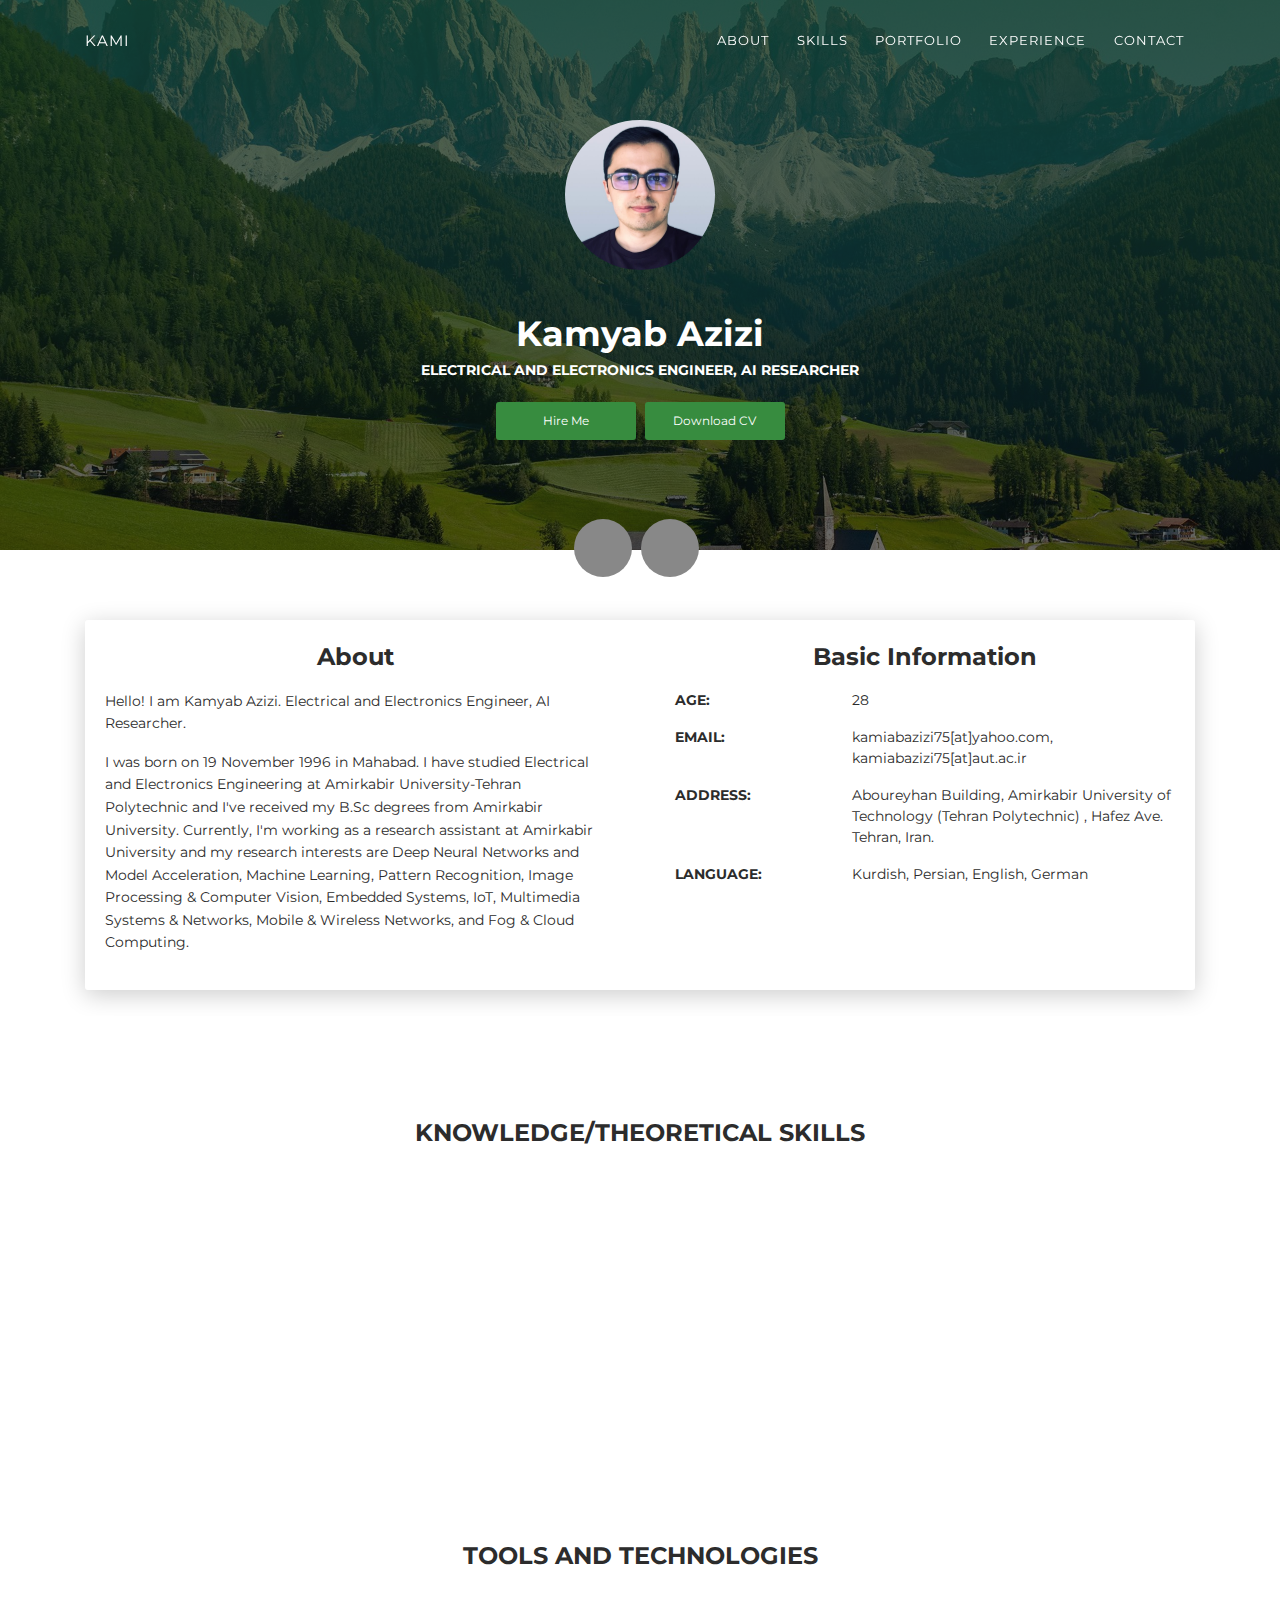
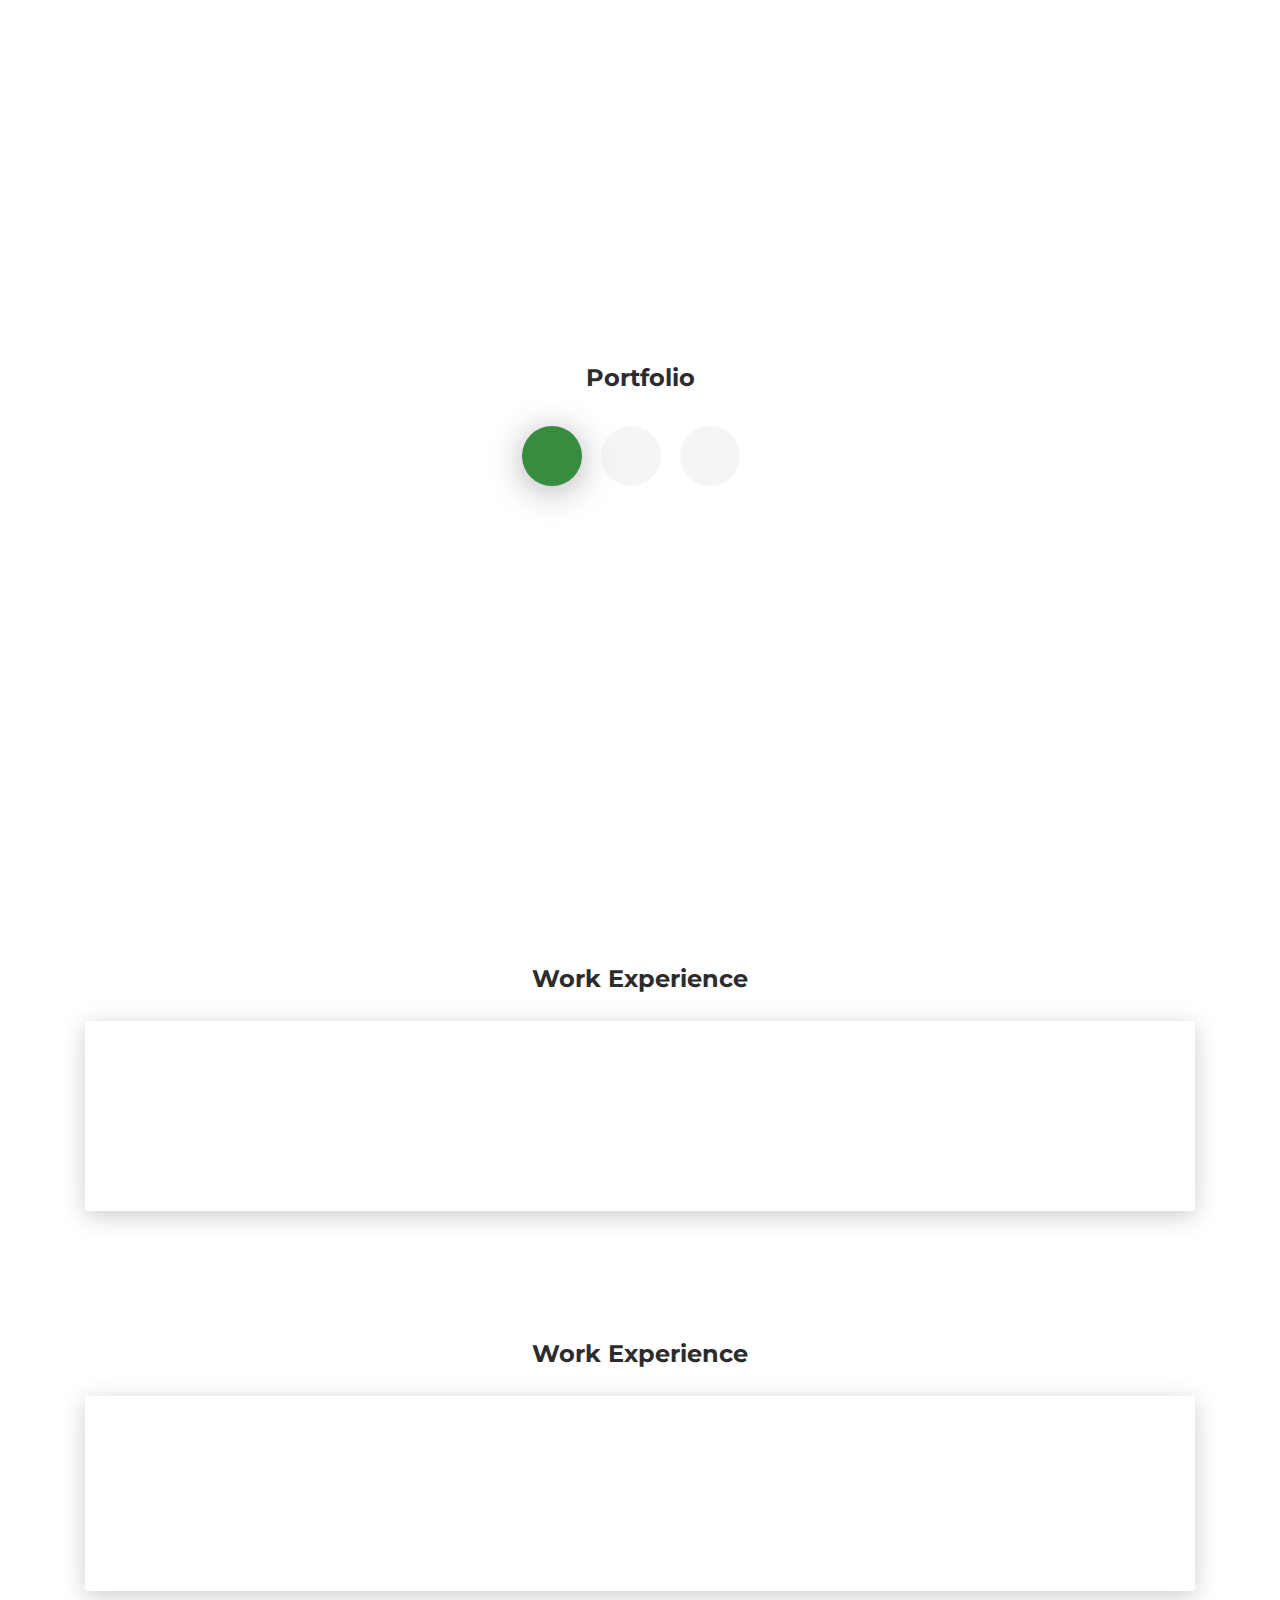
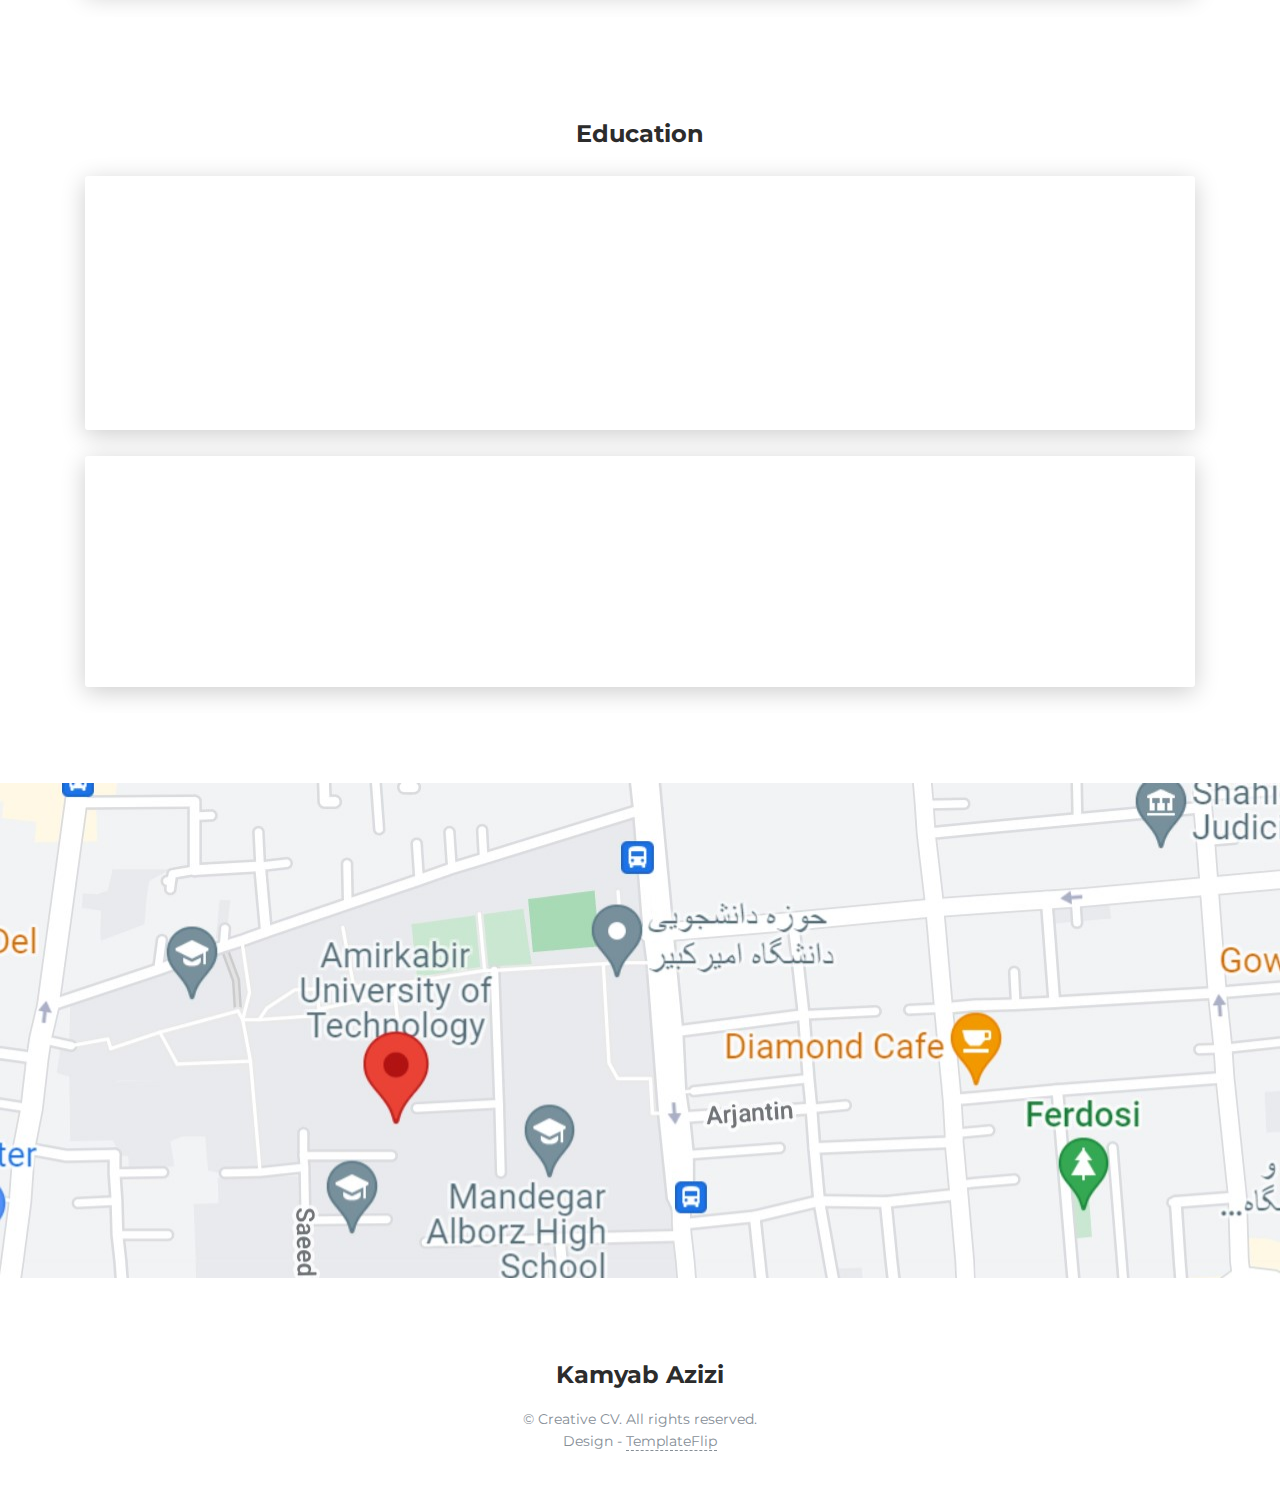
==== index.html @ 0e8d68e1 "Update index.html" ====
<!DOCTYPE html>
<html lang="en-US">
  <head>
    <meta charset="UTF-8">
    <meta http-equiv="X-UA-Compatible" content="IE=edge">
    <meta name="viewport" content="width=device-width, initial-scale=1">
    <title>KAMI</title>
    <link href="https://fonts.googleapis.com/css?family=Montserrat:400,700,200" rel="stylesheet">
    <link href="https://maxcdn.bootstrapcdn.com/font-awesome/latest/css/font-awesome.min.css" rel="stylesheet">
    <link href="css/aos.css?ver=1.1.0" rel="stylesheet">
    <link href="css/bootstrap.min.css?ver=1.1.0" rel="stylesheet">
    <link href="css/main.css?ver=1.1.0" rel="stylesheet">
    <noscript>
      <style type="text/css">
        [data-aos] {
            opacity: 1 !important;
            transform: translate(0) scale(1) !important;
        }
      </style>
    </noscript>
  </head>
  <body id="top">
    <header>
      <div class="profile-page sidebar-collapse">
        <nav class="navbar navbar-expand-lg fixed-top navbar-transparent bg-primary" color-on-scroll="400">
          <div class="container">
            <div class="navbar-translate"><a class="navbar-brand" href="#" rel="tooltip">Kami</a>
              <button class="navbar-toggler navbar-toggler" type="button" data-toggle="collapse" data-target="#navigation" aria-controls="navigation" aria-expanded="false" aria-label="Toggle navigation"><span class="navbar-toggler-bar bar1"></span><span class="navbar-toggler-bar bar2"></span><span class="navbar-toggler-bar bar3"></span></button>
            </div>
            <div class="collapse navbar-collapse justify-content-end" id="navigation">
              <ul class="navbar-nav">
                <li class="nav-item"><a class="nav-link smooth-scroll" href="#about">About</a></li>
                <li class="nav-item"><a class="nav-link smooth-scroll" href="#skill">Skills</a></li>
                <li class="nav-item"><a class="nav-link smooth-scroll" href="#portfolio">Portfolio</a></li>
                <li class="nav-item"><a class="nav-link smooth-scroll" href="#experience">Experience</a></li>
                <li class="nav-item"><a class="nav-link smooth-scroll" href="#contact">Contact</a></li>
              </ul>
            </div>
          </div>
        </nav>
      </div>
    </header>
    <div class="page-content">
      <div>
<div class="profile-page">
  <div class="wrapper">
    <div class="page-header page-header-small" filter-color="green">
      <div class="page-header-image" data-parallax="true" style="background-image: url('images/back.jpg')"></div>
      <div class="container">
        <div class="content-center">
          <div class="cc-profile-image"><a href="#"><img src="images/kami2.jpg" alt="Image"/></a></div>
          <div class="h2 title">Kamyab Azizi</div>
          <p class="category text-white"> Electrical and Electronics Engineer, AI Researcher</p><a class="btn btn-primary smooth-scroll mr-2" href="#contact" data-aos="zoom-in" data-aos-anchor="data-aos-anchor">Hire Me</a><a class="btn btn-primary" href="https://github.com/kamyabazizi/kamyabazizi.github.io/raw/main/images/CV-Kamyab-Azizi.pdf" data-aos="zoom-in" data-aos-anchor="data-aos-anchor">Download CV</a>
        </div>
      </div>
      <div class="section">
        <div class="container">
          <div class="button-container"><a class="btn btn-default btn-round btn-lg btn-icon" href="https://www.linkedin.com/in/kamyab-azizi-684236167" rel="tooltip" title="Follow me on LinkdIn"><i class="fa fa-linkedin"></i></a><a class="btn btn-default btn-round btn-lg btn-icon" href="https://github.com/kamyabazizi" rel="tooltip" title="Follow me on GitHub"><i class="fa fa-github"></i></a>
        </div>
      </div>
    </div>
  </div>
</div>
<div class="section" id="about">
  <div class="container">
    <div class="card" data-aos="fade-up" data-aos-offset="10">
      <div class="row">
        <div class="col-lg-6 col-md-12">
          <div class="card-body">
            <div class="h4 mt-0 title">About</div>
            <p>Hello! I am Kamyab Azizi. Electrical and Electronics Engineer, AI Researcher.</p>
            <p>I was born on 19 November 1996 in Mahabad. I have studied Electrical and Electronics Engineering at Amirkabir University-Tehran Polytechnic and I've received my B.Sc degrees from Amirkabir University. Currently, I'm working as a research assistant at Amirkabir University and my research interests are Deep Neural Networks and Model Acceleration, Machine Learning, Pattern Recognition, Image Processing & Computer Vision, Embedded Systems, IoT, Multimedia Systems & Networks, Mobile & Wireless Networks, and Fog & Cloud Computing.</p>
          </div>
        </div>
        <div class="col-lg-6 col-md-12">
          <div class="card-body">
            <div class="h4 mt-0 title">Basic Information</div>
            <div class="row">
              <div class="col-sm-4"><strong class="text-uppercase">Age:</strong></div>
              <div class="col-sm-8">28</div>
            </div>
            <div class="row mt-3">
              <div class="col-sm-4"><strong class="text-uppercase">Email:</strong></div>
              <div class="col-sm-8">kamiabazizi75[at]yahoo.com, kamiabazizi75[at]aut.ac.ir</div>
            </div>
            <div class="row mt-3">
              <div class="col-sm-4"><strong class="text-uppercase">Address:</strong></div>
              <div class="col-sm-8">Aboureyhan Building, Amirkabir University of Technology (Tehran Polytechnic) , Hafez Ave. Tehran, Iran.</div>
            </div>
            <div class="row mt-3">
              <div class="col-sm-4"><strong class="text-uppercase">Language:</strong></div>
              <div class="col-sm-8">Kurdish, Persian, English, German</div>
            </div>
          </div>
        </div>
      </div>
    </div>
  </div>
</div>
<div class="section" id="skill">
  <div class="container">
    <div class="h4 text-center mb-4 title">KNOWLEDGE/THEORETICAL SKILLS</div>
    <div class="card" data-aos="fade-up" data-aos-anchor-placement="top-bottom">
      <div class="card-body">
        <div class="row">
          <div class="col-md-6">
            <div class="progress-container progress-primary"><span class="progress-badge">AI-Machine Learning-Deep Learning</span>
              <div class="progress">
                <div class="progress-bar progress-bar-primary" data-aos="progress-full" data-aos-offset="10" data-aos-duration="2000" role="progressbar" aria-valuenow="60" aria-valuemin="0" aria-valuemax="100" style="width: 80%;"></div><span class="progress-value">80%</span>
              </div>
            </div>
          </div>
          <div class="col-md-6">
            <div class="progress-container progress-primary"><span class="progress-badge">Image-Signal-Speech Processing</span>
              <div class="progress">
                <div class="progress-bar progress-bar-primary" data-aos="progress-full" data-aos-offset="10" data-aos-duration="2000" role="progressbar" aria-valuenow="60" aria-valuemin="0" aria-valuemax="100" style="width: 80%;"></div><span class="progress-value">80%</span>
              </div>
            </div>
          </div>
        </div>
        <div class="row">
          <div class="col-md-6">
            <div class="progress-container progress-primary"><span class="progress-badge">Pattern Recognition-Computer Vision</span>
              <div class="progress">
                <div class="progress-bar progress-bar-primary" data-aos="progress-full" data-aos-offset="10" data-aos-duration="2000" role="progressbar" aria-valuenow="60" aria-valuemin="0" aria-valuemax="100" style="width: 70%;"></div><span class="progress-value">70%</span>
              </div>
            </div>
          </div>
          <div class="col-md-6">
            <div class="progress-container progress-primary"><span class="progress-badge">Wireless-Mobile-Computer Networks</span>
              <div class="progress">
                <div class="progress-bar progress-bar-primary" data-aos="progress-full" data-aos-offset="10" data-aos-duration="2000" role="progressbar" aria-valuenow="60" aria-valuemin="0" aria-valuemax="100" style="width: 60%;"></div><span class="progress-value">60%</span>
              </div>
            </div>
          </div>
        </div>
        <div class="row">
          <div class="col-md-6">
            <div class="progress-container progress-primary"><span class="progress-badge">Fog-Cloud Computing & IoT</span>
              <div class="progress">
                <div class="progress-bar progress-bar-primary" data-aos="progress-full" data-aos-offset="10" data-aos-duration="2000" role="progressbar" aria-valuenow="60" aria-valuemin="0" aria-valuemax="100" style="width: 50%;"></div><span class="progress-value">50%</span>
              </div>
            </div>
          </div>
          <div class="col-md-6">
            <div class="progress-container progress-primary"><span class="progress-badge">Big Data Analytics</span>
              <div class="progress">
                <div class="progress-bar progress-bar-primary" data-aos="progress-full" data-aos-offset="10" data-aos-duration="2000" role="progressbar" aria-valuenow="60" aria-valuemin="0" aria-valuemax="100" style="width: 50%;"></div><span class="progress-value">50%</span>
              </div>
            </div>
          </div>
        </div>
      </div>
    </div>
  </div>
</div>
<div class="section" id="skill">
  <div class="container">
    <div class="h4 text-center mb-4 title">TOOLS AND TECHNOLOGIES</div>
    <div class="card" data-aos="fade-up" data-aos-anchor-placement="top-bottom">
      <div class="card-body">
        <div class="row">
          <div class="col-md-6">
            <div class="progress-container progress-primary"><span class="progress-badge">Python Programming Language</span>
              <div class="progress">
                <div class="progress-bar progress-bar-primary" data-aos="progress-full" data-aos-offset="10" data-aos-duration="2000" role="progressbar" aria-valuenow="60" aria-valuemin="0" aria-valuemax="100" style="width: 80%;"></div><span class="progress-value">80%</span>
              </div>
            </div>
          </div>
          <div class="col-md-6">
            <div class="progress-container progress-primary"><span class="progress-badge">MATLAB</span>
              <div class="progress">
                <div class="progress-bar progress-bar-primary" data-aos="progress-full" data-aos-offset="10" data-aos-duration="2000" role="progressbar" aria-valuenow="60" aria-valuemin="0" aria-valuemax="100" style="width: 80%;"></div><span class="progress-value">80%</span>
              </div>
            </div>
          </div>
        </div>
        <div class="row">
          <div class="col-md-6">
            <div class="progress-container progress-primary"><span class="progress-badge">VHDL Programming-FPGA</span>
              <div class="progress">
                <div class="progress-bar progress-bar-primary" data-aos="progress-full" data-aos-offset="10" data-aos-duration="2000" role="progressbar" aria-valuenow="60" aria-valuemin="0" aria-valuemax="100" style="width: 70%;"></div><span class="progress-value">70%</span>
              </div>
            </div>
          </div>
          <div class="col-md-6">
            <div class="progress-container progress-primary"><span class="progress-badge">Latex</span>
              <div class="progress">
                <div class="progress-bar progress-bar-primary" data-aos="progress-full" data-aos-offset="10" data-aos-duration="2000" role="progressbar" aria-valuenow="60" aria-valuemin="0" aria-valuemax="100" style="width: 60%;"></div><span class="progress-value">60%</span>
              </div>
            </div>
          </div>
        </div>
        <div class="row">
          <div class="col-md-6">
            <div class="progress-container progress-primary"><span class="progress-badge">microcontroller-microprocessor</span>
              <div class="progress">
                <div class="progress-bar progress-bar-primary" data-aos="progress-full" data-aos-offset="10" data-aos-duration="2000" role="progressbar" aria-valuenow="60" aria-valuemin="0" aria-valuemax="100" style="width: 40%;"></div><span class="progress-value">40%</span>
              </div>
            </div>
          </div>
          <div class="col-md-6">
            <div class="progress-container progress-primary"><span class="progress-badge">Linux</span>
              <div class="progress">
                <div class="progress-bar progress-bar-primary" data-aos="progress-full" data-aos-offset="10" data-aos-duration="2000" role="progressbar" aria-valuenow="60" aria-valuemin="0" aria-valuemax="100" style="width: 30%;"></div><span class="progress-value">30%</span>
              </div>
            </div>
          </div>
        </div>
      </div>
    </div>
  </div>
</div>
<div class="section" id="portfolio">
  <div class="container">
    <div class="row">
      <div class="col-md-6 ml-auto mr-auto">
        <div class="h4 text-center mb-4 title">Portfolio</div>
        <div class="nav-align-center">
          <ul class="nav nav-pills nav-pills-primary" role="tablist">
            <li class="nav-item"><a class="nav-link active" data-toggle="tab" href="#Projects" role="tablist"><i class="fa fa-file-o" aria-hidden="true"></i></a></li>
            <li class="nav-item"><a class="nav-link" data-toggle="tab" href="#Certificates" role="tablist"><i class="fa fa-certificate" aria-hidden="true"></i></a></li>
            <li class="nav-item"><a class="nav-link" data-toggle="tab" href="#Photography" role="tablist"><i class="fa fa-laptop" aria-hidden="true"></i></a></li>
          </ul>
        </div>
      </div>
    </div>
    <div class="tab-content gallery mt-5">
      <div class="tab-pane active" id="Projects">
        <div class="ml-auto mr-auto">
          <div class="row">
            <div class="col-md-3">
              <div class="cc-porfolio-image img-raised" data-aos="fade-up" data-aos-anchor-placement="top-bottom"><a href="https://github.com/kamyabazizi/Computervision-Pix2Pix-MaptoSatellite-Image-Translation">
                  <figure class="cc-effect"><img src="images/pro1.jpg" alt="Image" width="256" height="256"/>
                    <figcaption>
                      <div class="h4">Computer Vision</div>
                      <p>Pix2Pix-Map2Satellite-Image-Translation</p>
                    </figcaption>
                  </figure></a></div>
            </div>
            <div class="col-md-3">
              <div class="cc-porfolio-image img-raised" data-aos="fade-up" data-aos-anchor-placement="top-bottom"><a href="https://github.com/kamyabazizi/image-compression-algorithm">
                  <figure class="cc-effect"><img src="images/pro2.jpg" alt="Image" width="256" height="256"/>
                    <figcaption>
                      <div class="h4">Image Compression</div>
                      <p>Image Processing Project</p>
                    </figcaption>
                  </figure></a></div>
            </div>
            <div class="col-md-3">  
              <div class="cc-porfolio-image img-raised" data-aos="fade-up" data-aos-anchor-placement="top-bottom"><a href="https://github.com/kamyabazizi/Octonion-Signal-SVD-Image-Denoising">
                  <figure class="cc-effect"><img src="images/pro3.jpg" alt="Image" width="256" height="256"/>
                    <figcaption>
                      <div class="h4">Image Denoising</div>
                      <p>Image Processing Project</p>
                    </figcaption>
                  </figure></a></div>
            </div>
            <div class="col-md-3">  
              <div class="cc-porfolio-image img-raised" data-aos="fade-up" data-aos-anchor-placement="top-bottom"><a href="https://github.com/kamyabazizi/CNN-Music-Genres-Classification">
                  <figure class="cc-effect"><img src="images/pro4.jpg" alt="Image" width="256" height="256"/>
                    <figcaption>
                      <div class="h4">Neural Networks</div>
                      <p>Music Genres Classification Task with Convolutional Neural Networks</p>
                    </figcaption>
                  </figure></a></div>
            </div>
          </div>
        </div>
      </div>
      <div class="tab-pane" id="Certificates" role="tabpanel">
        <div class="ml-auto mr-auto">
          <div class="row">
            <div class="col-md-4">
              <div class="cc-porfolio-image img-raised" data-aos="fade-up" data-aos-anchor-placement="top-bottom"><a href="https://www.coursera.org/account/accomplishments/certificate/NRHF4N5YMFH2">
                  <figure class="cc-effect"><img src="images/CER3.jpg" alt="Image" width="341" height="256"/>
                    <figcaption>
                      <div class="h4">Machine Learning - Stanford University</div>
                      <p>Coursera Certificate</p>
                    </figcaption>
                  </figure></a></div>
              <div class="cc-porfolio-image img-raised" data-aos="fade-up" data-aos-anchor-placement="top-bottom"><a href="https://www.coursera.org/account/accomplishments/certificate/ZUP5P4NBM3NX">
                  <figure class="cc-effect"><img src="images/CER4.jpg" alt="Image" width="341" height="256"/>
                    <figcaption>
                      <div class="h4">Structuring machine learning projects</div>
                      <p>Coursera Certificate</p>
                    </figcaption>
                  </figure></a></div>
              <div class="cc-porfolio-image img-raised" data-aos="fade-up" data-aos-anchor-placement="top-bottom"><a href="https://www.coursera.org/account/accomplishments/verify/8EN8RB3FNJSR">
                  <figure class="cc-effect"><img src="images/CER7.jpg" alt="Image" width="341" height="256"/>
                    <figcaption>
                      <div class="h4">Build Basic Generative Adversarial Networks (GANs)</div>
                      <p>Coursera Certificate</p>
                    </figcaption>
                  </figure></a></div>
            </div>
            <div class="col-md-4">
              <div class="cc-porfolio-image img-raised" data-aos="fade-up" data-aos-anchor-placement="top-bottom"><a href="https://www.coursera.org/account/accomplishments/certificate/ZVHDKSYV5FVZ">
                  <figure class="cc-effect"><img src="images/CER5.jpg" alt="Image" width="341" height="256"/>
                    <figcaption>
                      <div class="h4">Improving Deep Neural Networks</div>
                      <p>Coursera Certificate</p>
                    </figcaption>
                  </figure></a></div>
              <div class="cc-porfolio-image img-raised" data-aos="fade-up" data-aos-anchor-placement="top-bottom"><a href="https://www.coursera.org/account/accomplishments/certificate/UF77DE6SVWZD">
                  <figure class="cc-effect"><img src="images/CER6.jpg" alt="Image" width="341" height="256"/>
                    <figcaption>
                      <div class="h4">Neural Networks and Deep Learning</div>
                      <p>Coursera Certificate</p>
                    </figcaption>
                  </figure></a></div>
            </div>
            <div class="col-md-4">  
              <div class="cc-porfolio-image img-raised" data-aos="fade-up" data-aos-anchor-placement="top-bottom"><a href="https://raw.githubusercontent.com/kamyabazizi/kamyabazizi.github.io/main/images/CER1.jpg">
                  <figure class="cc-effect"><img src="images/CER1.jpg" alt="Image" width="341" height="256"/>
                    <figcaption>
                      <div class="h4">RSI International Conference on Robotics and Mechatronics</div>
                      <p>ICRoM Certificate</p>
                    </figcaption>
                  </figure></a></div>
              <div class="cc-porfolio-image img-raised" data-aos="fade-up" data-aos-anchor-placement="top-bottom"><a href="https://raw.githubusercontent.com/kamyabazizi/kamyabazizi.github.io/main/images/CER2.jpg">
                  <figure class="cc-effect"><img src="images/CER2.jpg" alt="Image" width="341" height="256"/>
                    <figcaption>
                      <div class="h4">IPM ADVANCED SCHOOL ON COMPUTING & ARTIFICIAL INTELLIGENCE</div>
                      <p>IPM Certificate</p>
                    </figcaption>
                  </figure></a></div>
            </div>
          </div>
        </div>
      </div>
      <div class="tab-pane" id="Photography" role="tabpanel">
        <div class="ml-auto mr-auto">
          <div class="row">
            <div class="col-md-6">
              <div class="cc-porfolio-image img-raised" data-aos="fade-up" data-aos-anchor-placement="top-bottom"><a href="#Photography">
                  <figure class="cc-effect"><img src="images/photography-1.jpg" alt="Image"/>
                    <figcaption>
                      <div class="h4">Photoshoot</div>
                      <p>Photography</p>
                    </figcaption>
                  </figure></a></div>
              <div class="cc-porfolio-image img-raised" data-aos="fade-up" data-aos-anchor-placement="top-bottom"><a href="#Photography">
                  <figure class="cc-effect"><img src="images/photography-3.jpg" alt="Image"/>
                    <figcaption>
                      <div class="h4">Wedding Photoshoot</div>
                      <p>Photography</p>
                    </figcaption>
                  </figure></a></div>
            </div>
            <div class="col-md-6">
              <div class="cc-porfolio-image img-raised" data-aos="fade-up" data-aos-anchor-placement="top-bottom"><a href="#Photography">
                  <figure class="cc-effect"><img src="images/photography-2.jpg" alt="Image"/>
                    <figcaption>
                      <div class="h4">Beach Photoshoot</div>
                      <p>Photography</p>
                    </figcaption>
                  </figure></a></div>
              <div class="cc-porfolio-image img-raised" data-aos="fade-up" data-aos-anchor-placement="top-bottom"><a href="#Photography">
                  <figure class="cc-effect"><img src="images/photography-4.jpg" alt="Image"/>
                    <figcaption>
                      <div class="h4">Nature Photoshoot</div>
                      <p>Photography</p>
                    </figcaption>
                  </figure></a></div>
            </div>
          </div>
        </div>
      </div>
    </div>
  </div>
</div>
<div class="section" id="experience">
  <div class="container cc-experience">
    <div class="h4 text-center mb-4 title">Work Experience</div>
    <div class="card">
      <div class="row">
        <div class="col-md-3 bg-primary" data-aos="fade-right" data-aos-offset="50" data-aos-duration="500">
          <div class="card-body cc-experience-header">
            <p>Oct 2020 - Present</p>
            <div class="h5">Software Motion</div>
          </div>
        </div>
        <div class="col-md-9" data-aos="fade-left" data-aos-offset="50" data-aos-duration="500">
          <div class="card-body">
            <div class="h5">Research Assistant</div>
            <p>Currently, I’m working as an algorithm engineer who is responsible for ADAS functions' algorithm development.</p>
          </div>
        </div>
      </div>
    </div>
  </div>
</div>
<div class="section" id="experience">
  <div class="container cc-experience">
    <div class="h4 text-center mb-4 title">Work Experience</div>
    <div class="card">
      <div class="row">
        <div class="col-md-3 bg-primary" data-aos="fade-right" data-aos-offset="50" data-aos-duration="500">
          <div class="card-body cc-experience-header">
            <p>Oct 2020 - Dec 2022</p>
            <div class="h5">Amirkabir University</div>
          </div>
        </div>
        <div class="col-md-9" data-aos="fade-left" data-aos-offset="50" data-aos-duration="500">
          <div class="card-body">
            <div class="h5">Research Assistant</div>
            <p>For my graduate study, I’ve worked as a research assistant for Amirkabir University under the supervision of Dr. Hassan Taheri and my area of interest is Deep Neural Networks and artificial intelligence, and also digital electronics. My master thesis is based on a new paper by MIT researchers about Deep Neural network compression for runtime speedup and better inference.</p>
          </div>
        </div>
      </div>
    </div>
  </div>
</div>
<div class="section">
  <div class="container cc-education">
    <div class="h4 text-center mb-4 title">Education</div>
    <div class="card">
      <div class="row">
        <div class="col-md-3 bg-primary" data-aos="fade-right" data-aos-offset="50" data-aos-duration="500">
          <div class="card-body cc-education-header">
            <p>2020 - present</p>
            <div class="h5">Master's study</div>
          </div>
        </div>
        <div class="col-md-9" data-aos="fade-left" data-aos-offset="50" data-aos-duration="500">
          <div class="card-body">
            <div class="h5">Digital Electronic Systems</div>
            <p> </p>
            <p align="left" class="category">Amirkabir University of Technology - Tehran Polytechnic</p>
            <p>During my master's study, I tried to improve my knowledge about deep learning so I started to take new courses at university like Neural Network and Deep Learning and related courses like data analytics with artificial intelligence, computer vision, and statistical pattern recognition. I also completed a few courses about digital electronics, communication & information technology like microprocessors, big data and cloud computing, smart system, and advanced communication networks..</p>
          </div>
        </div>
      </div>
    </div>
    <div class="card">
      <div class="row">
        <div class="col-md-3 bg-primary" data-aos="fade-right" data-aos-offset="50" data-aos-duration="500">
          <div class="card-body cc-education-header">
            <p>2015 - 2020</p>
            <div class="h5">Bachelor's Degree</div>
          </div>
        </div>
        <div class="col-md-9" data-aos="fade-left" data-aos-offset="50" data-aos-duration="500">
          <div class="card-body">
            <div class="h5">Electrical and Electronics Engineering</div>
            <p> </p>
            <p align="left" class="category">Amirkabir University of Technology - Tehran Polytechnic</p>
            <p>In my undergraduate studies, I have benefited from Amirkabir University’s courses that have given me comprehensive exposure to the core areas of Electrical and Electronics Engineering. My final project was an evaluation and comparison between different image compression algorithms in the image processing area under the supervision of Dr. Hassan Taheri..</p>
          </div>
        </div>
      </div>
    </div>
  </div>
</div>
<div class="section" id="contact">
  <div class="cc-contact-information" style="background-image: url('images/map.jpg')">
    <div class="container">
      <div class="cc-contact">
        <div class="row">
          <div class="col-md-9">
            <div class="card mb-0" data-aos="zoom-in">
              <div class="h4 text-center title">Contact Me</div>
              <div class="row">
                <div class="col-md-12">
                  <div class="card-body">
                    <p class="mb-0"><strong>Address </strong></p>
                    <p class="pb-2">Aboureyhan Building, Amirkabir University of Technology (Tehran Polytechnic), Hafez Ave. Tehran, Iran.</p>
                    <p class="mb-0"><strong>Email</strong></p>
                    <p>kamiabazizi75[at]yahoo.com</p>
                    <p>kamiabazizi75[at]aut.ac.ir</p>
                  </div>
                </div>
              </div>
            </div>
          </div>
        </div>
      </div>
    </div>
  </div>
</div></div>
    </div>
    <footer class="footer">
      <div class="container text-center"><a class="cc-facebook btn btn-link" href="https://www.linkedin.com/in/kamyab-azizi-684236167/"><i class="fa fa-linkedin fa-2x " aria-hidden="true"></i></a><a class="cc-twitter btn btn-link " href="https://github.com/kamyabazizi"><i class="fa fa-github fa-2x " aria-hidden="true"></i></a></div>
      <div class="h4 title text-center">Kamyab Azizi</div>
      <div class="text-center text-muted">
        <p>&copy; Creative CV. All rights reserved.<br>Design - <a class="credit" href="https://templateflip.com" target="_blank">TemplateFlip</a></p>
      </div>
    </footer>
    <script src="js/core/jquery.3.2.1.min.js?ver=1.1.0"></script>
    <script src="js/core/popper.min.js?ver=1.1.0"></script>
    <script src="js/core/bootstrap.min.js?ver=1.1.0"></script>
    <script src="js/now-ui-kit.js?ver=1.1.0"></script>
    <script src="js/aos.js?ver=1.1.0"></script>
    <script src="scripts/main.js?ver=1.1.0"></script>
  </body>
</html>
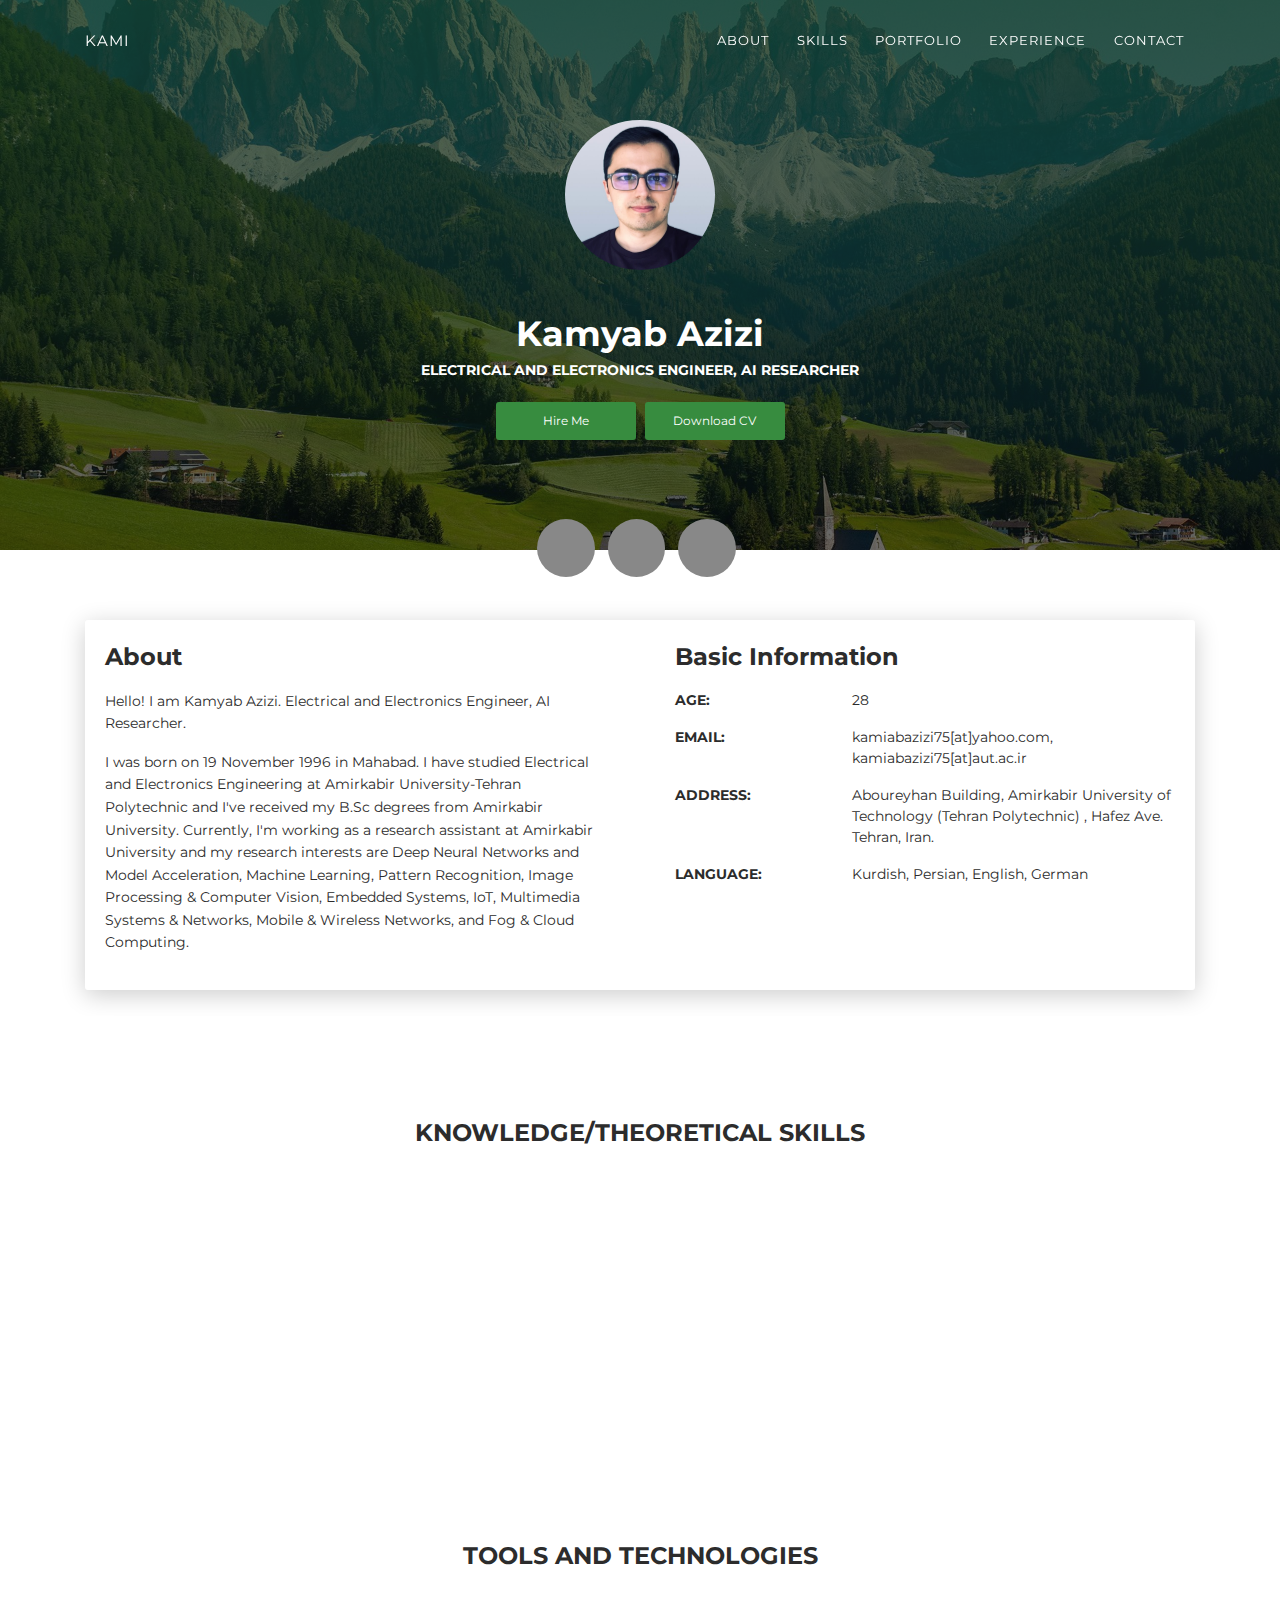
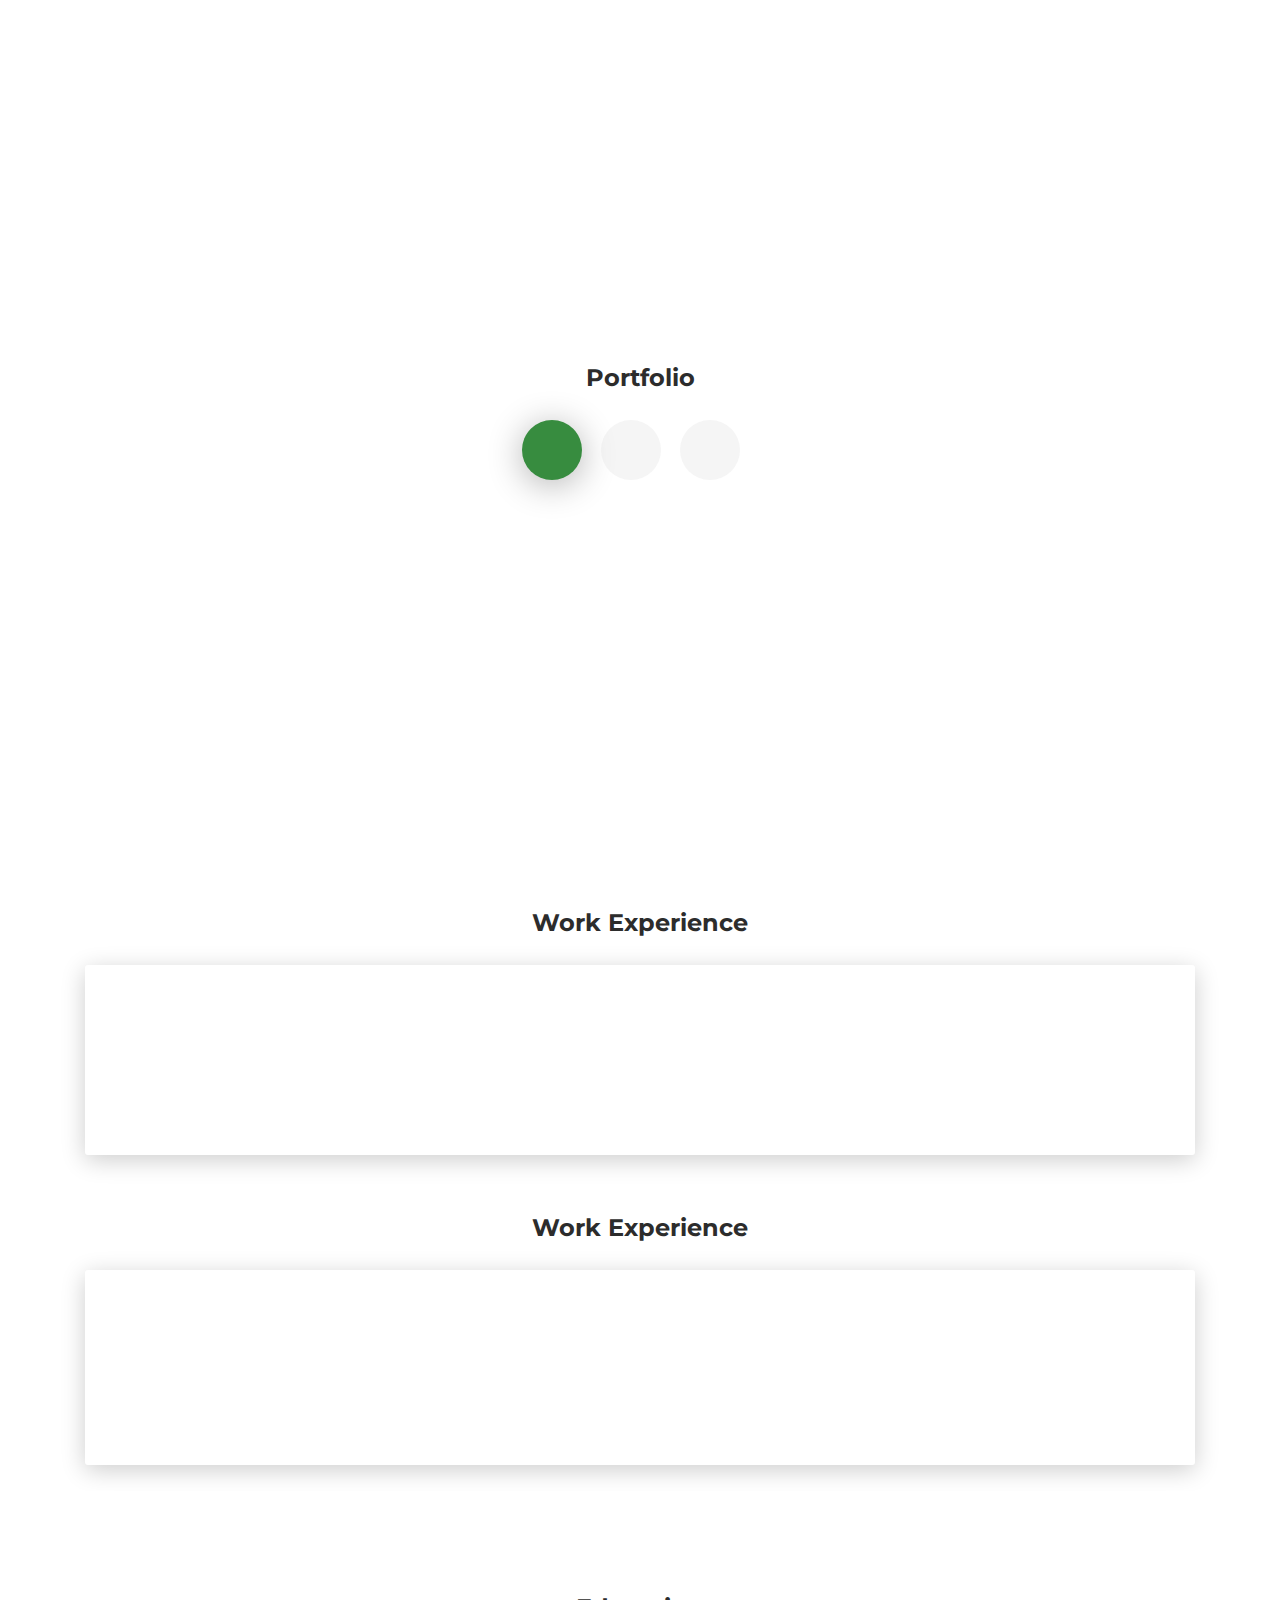
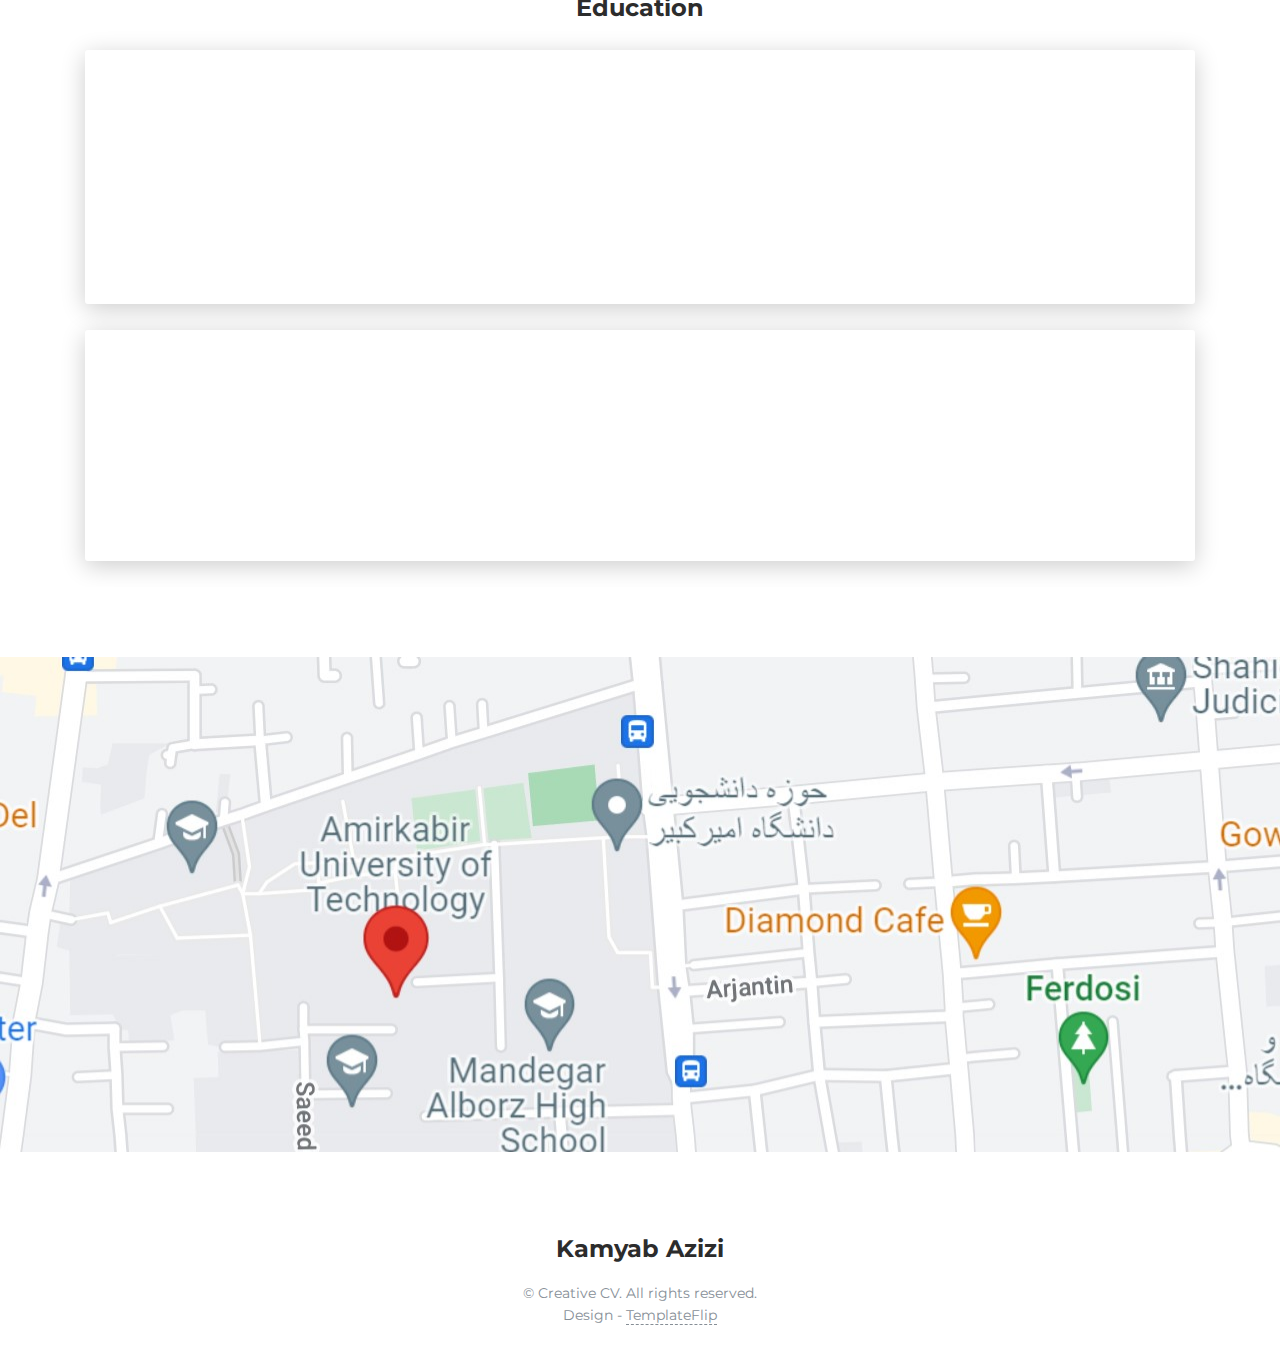
==== commit 27d2aa4a: "Update index.html" ====
--- a/index.html
+++ b/index.html
@@ -55,7 +55,7 @@
       </div>
       <div class="section">
         <div class="container">
-          <div class="button-container"><a class="btn btn-default btn-round btn-lg btn-icon" href="https://www.linkedin.com/in/kamyab-azizi-684236167" rel="tooltip" title="Follow me on LinkdIn"><i class="fa fa-linkedin"></i></a><a class="btn btn-default btn-round btn-lg btn-icon" href="https://github.com/kamyabazizi" rel="tooltip" title="Follow me on GitHub"><i class="fa fa-github"></i></a>
+          <div class="button-container"> <a class="btn btn-default btn-round btn-lg btn-icon" href="https://www.linkedin.com/in/kamyab-azizi-684236167" rel="tooltip" title="Follow me on LinkedIn"> <i class="fa fa-linkedin"></i> </a> <a class="btn btn-default btn-round btn-lg btn-icon" href="https://github.com/kamyabazizi" rel="tooltip" title="Follow me on GitHub"> <i class="fa fa-github"></i> </a> <a class="btn btn-default btn-round btn-lg btn-icon" href="https://scholar.google.com/citations?user=BUCAMJ8AAAAJ&hl=en" rel="tooltip" title="Follow me on Google Scholar"> <i class="fa fa-graduation-cap"></i> </a> </div>
         </div>
       </div>
     </div>
@@ -390,8 +390,6 @@
       </div>
     </div>
   </div>
-</div>
-<div class="section" id="experience">
   <div class="container cc-experience">
     <div class="h4 text-center mb-4 title">Work Experience</div>
     <div class="card">
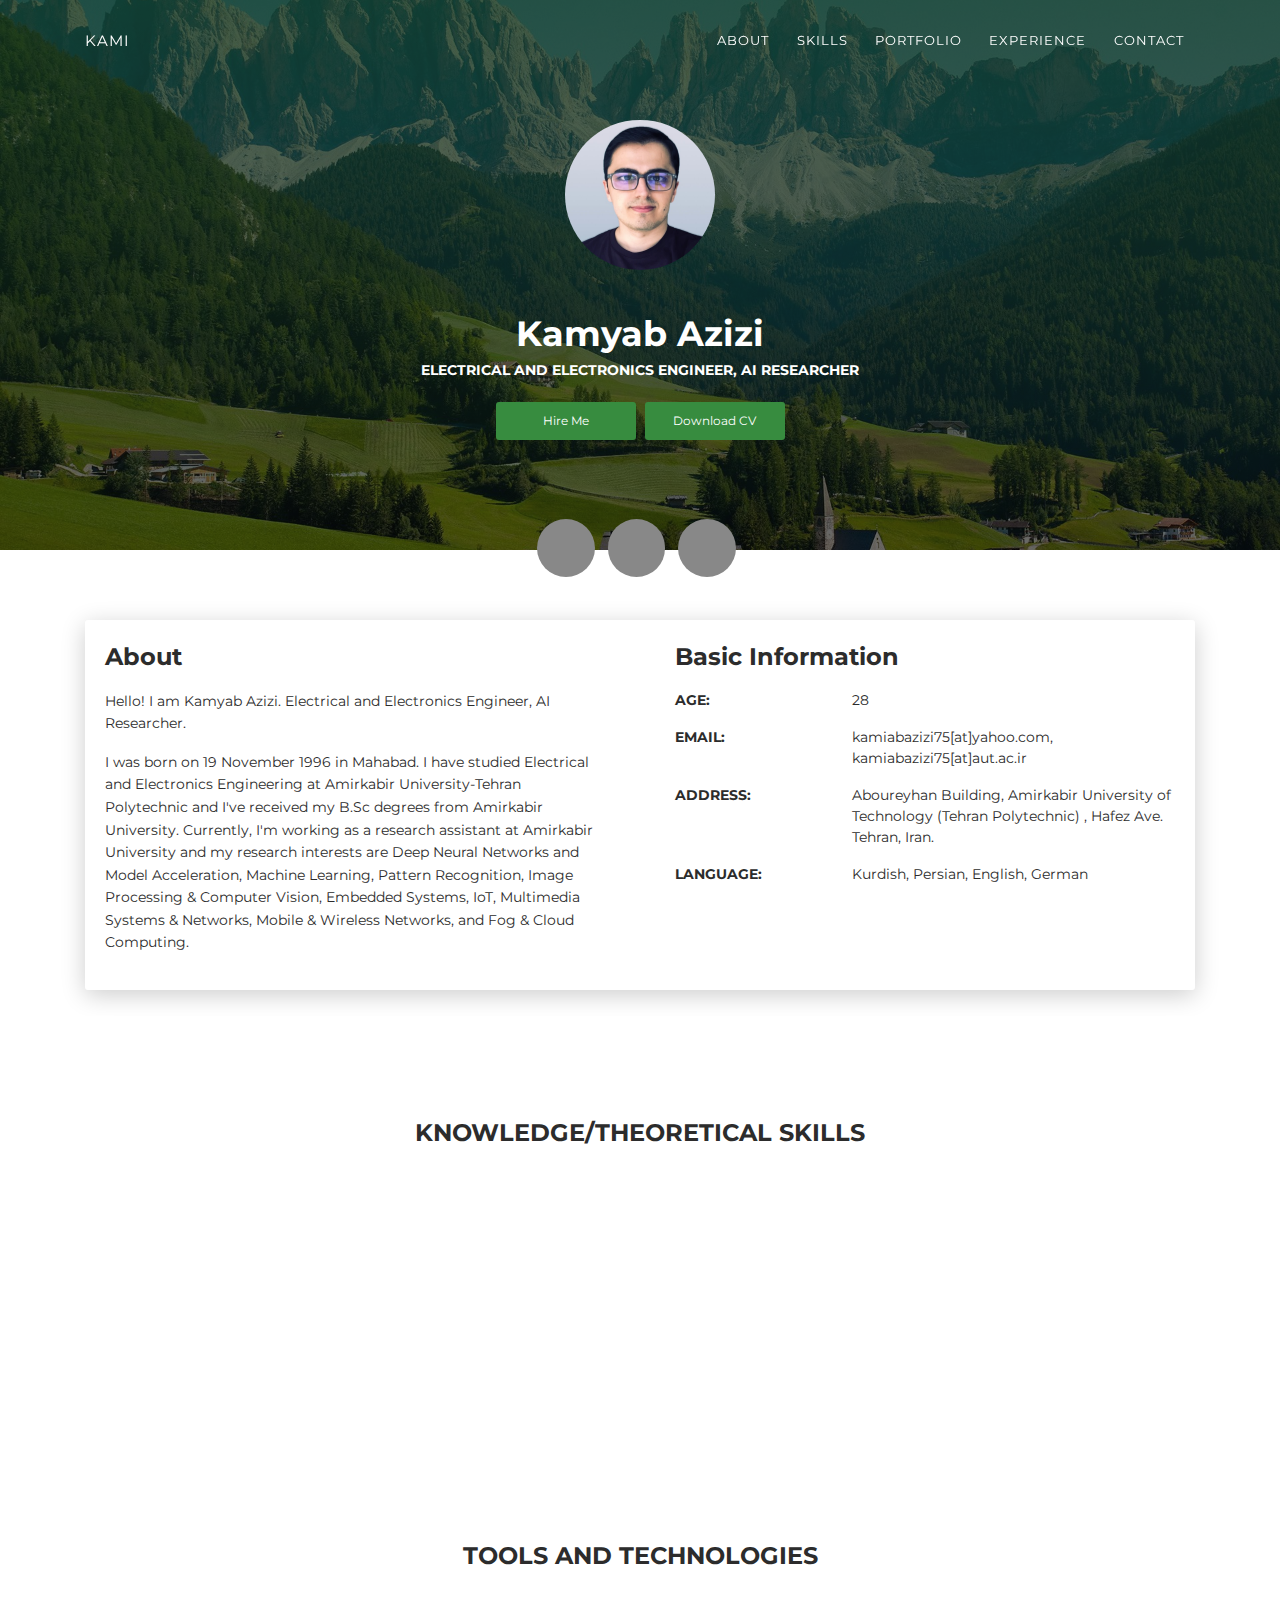
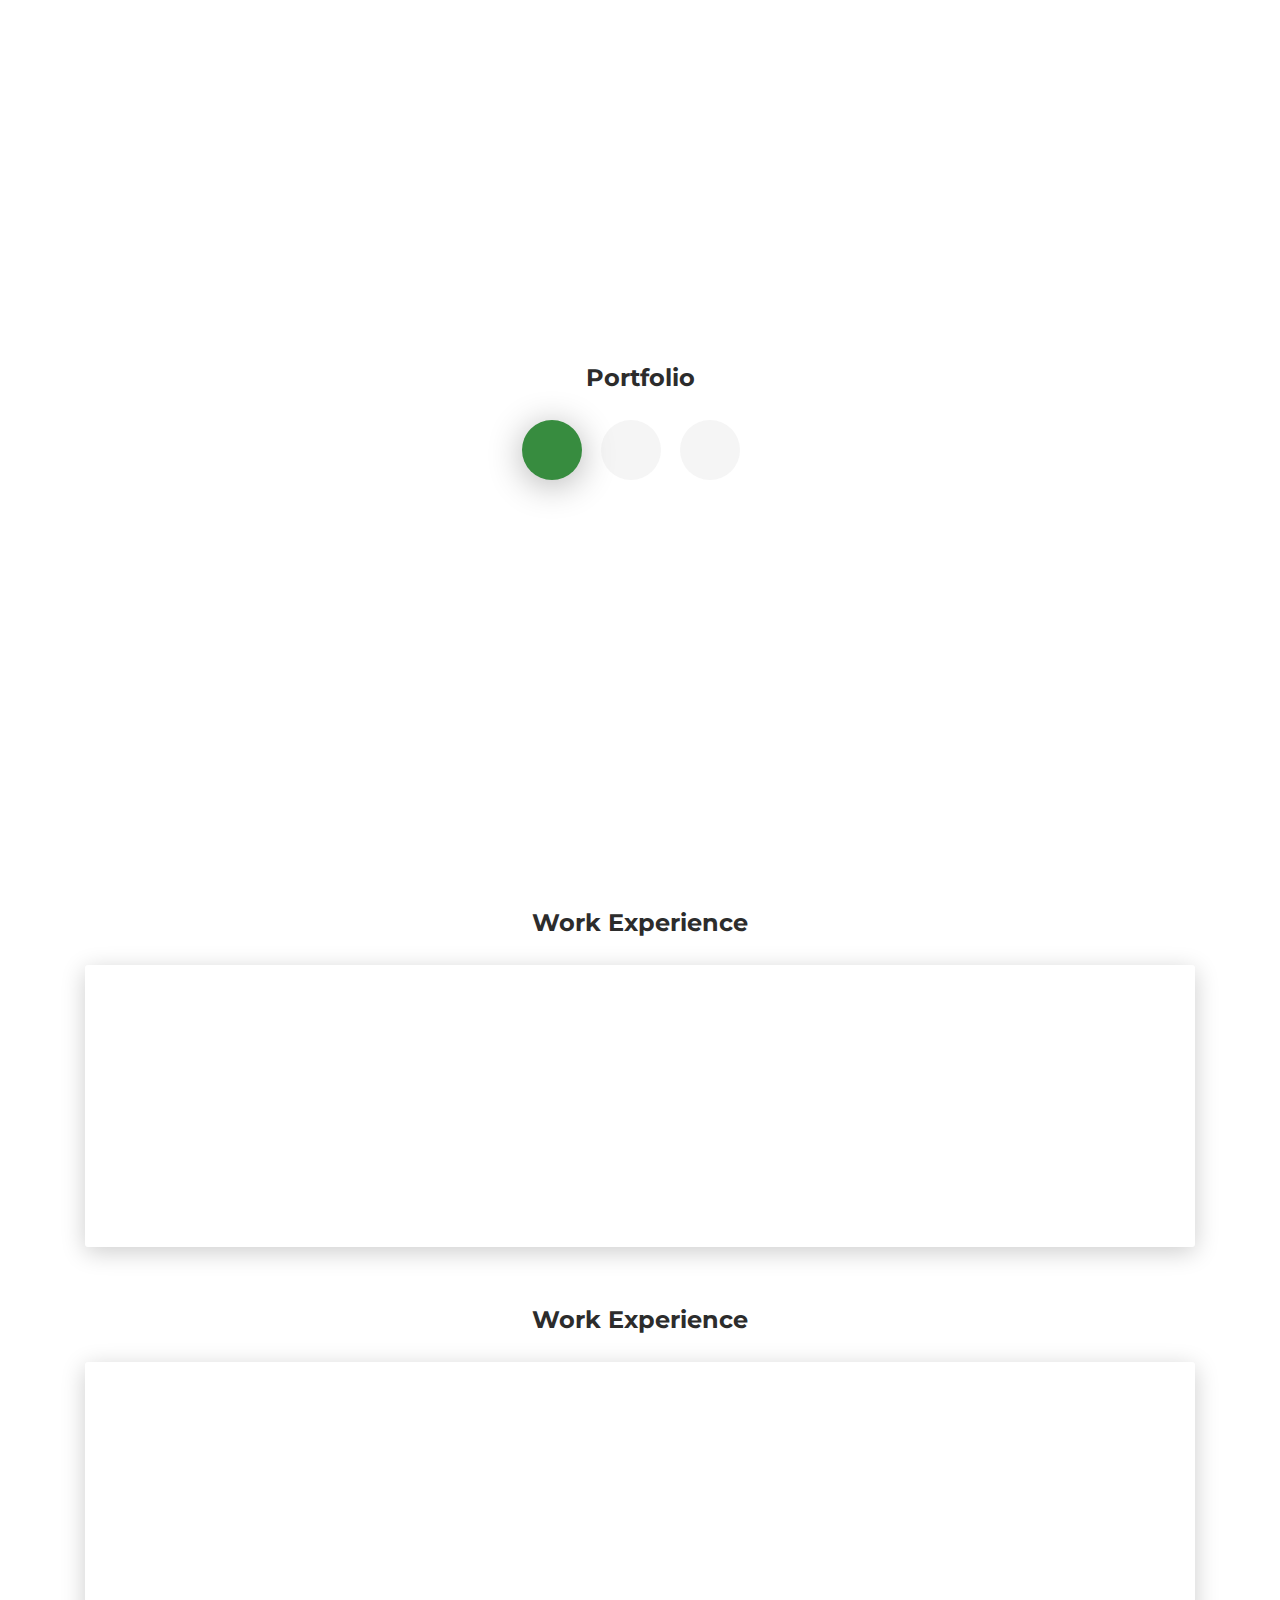
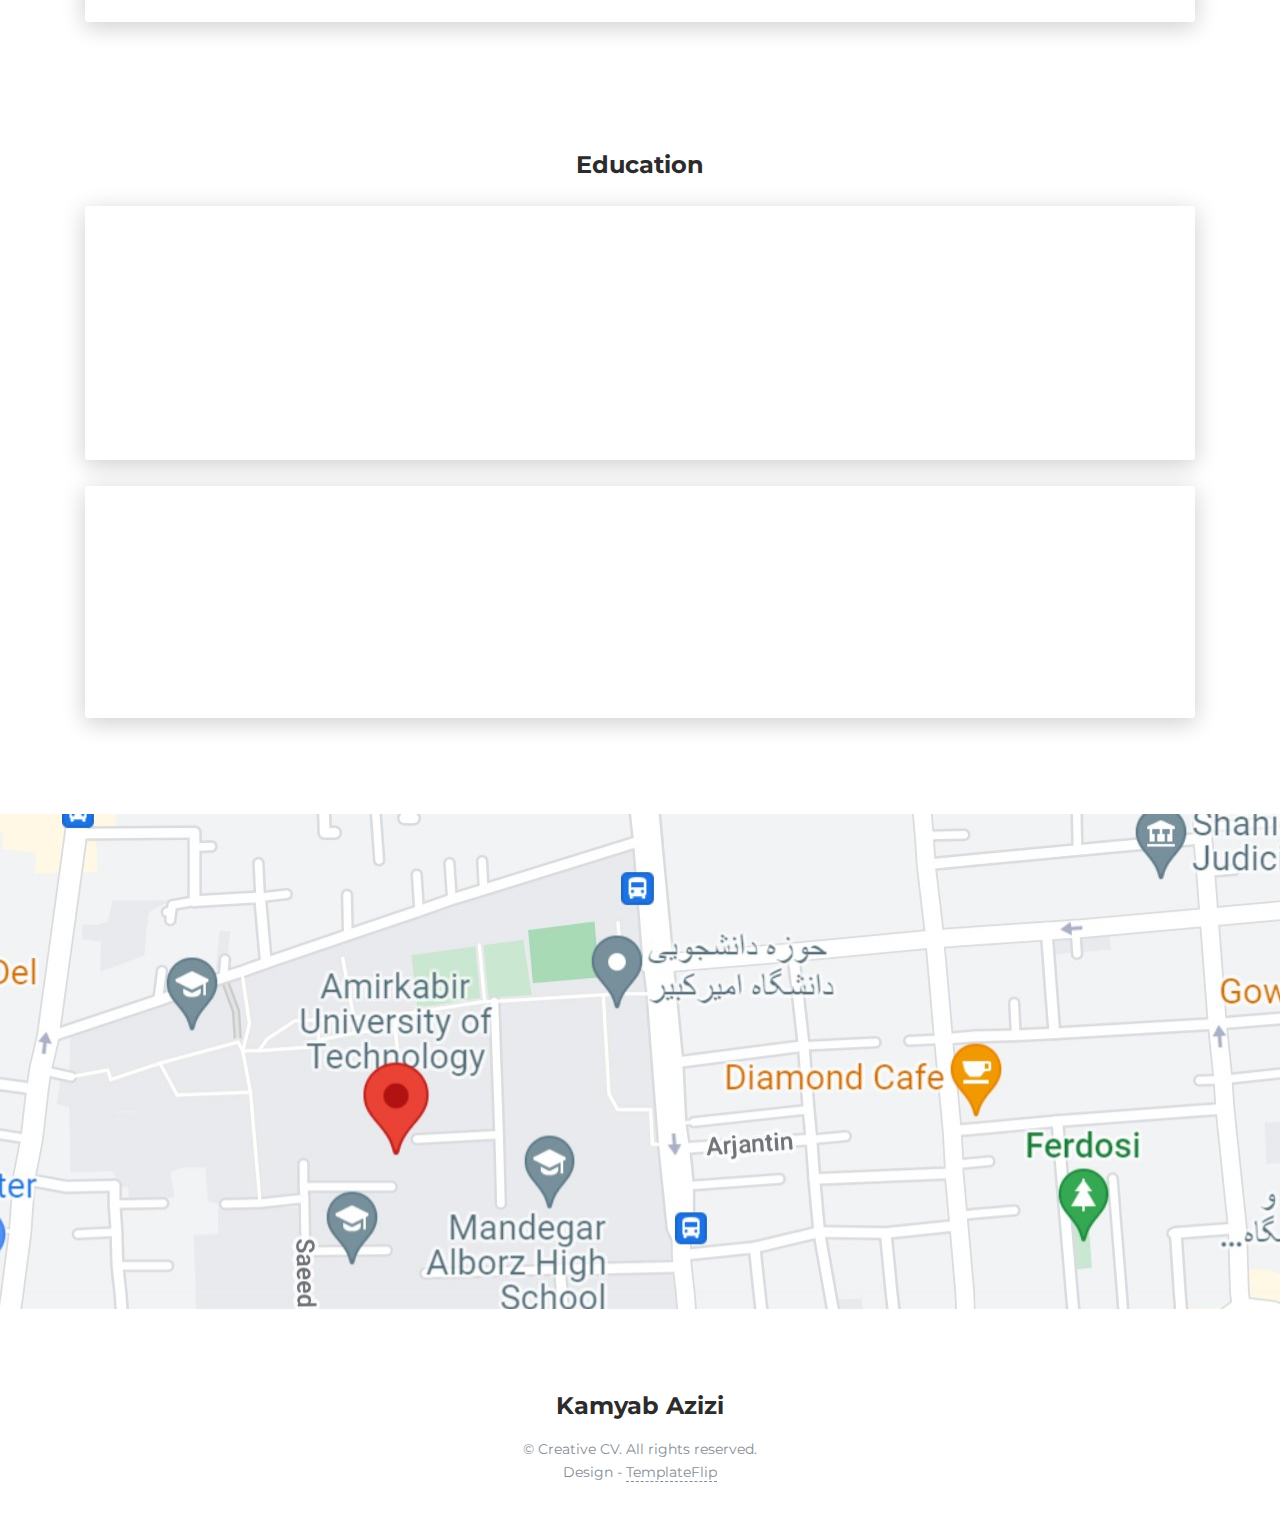
==== commit 7eddb2cb: "Update index.html" ====
--- a/index.html
+++ b/index.html
@@ -377,20 +377,18 @@
       <div class="row">
         <div class="col-md-3 bg-primary" data-aos="fade-right" data-aos-offset="50" data-aos-duration="500">
           <div class="card-body cc-experience-header">
-            <p>Oct 2020 - Present</p>
+            <p>Apr 2023 - Present</p>
             <div class="h5">Software Motion</div>
           </div>
         </div>
         <div class="col-md-9" data-aos="fade-left" data-aos-offset="50" data-aos-duration="500">
           <div class="card-body">
-            <div class="h5">Research Assistant</div>
-            <p>Currently, I’m working as an algorithm engineer who is responsible for ADAS functions' algorithm development.</p>
-          </div>
-        </div>
-      </div>
-    </div>
-  </div>
-  <div class="container cc-experience">
+            <div class="h5">ADAS Algorithm Enginee</div>
+            <p>Currently, I work as a remote Algorithm Engineer at SW-Motion Company, where I contribute to the development of Advanced Driver Assistance Systems (ADAS) for mass production. My responsibilities encompass designing and implementing algorithms for functionalities such as Adaptive Cruise Control (ACC), Automatic Emergency Braking (AEB), Forward Collision Warning (FCW), Traffic Jam Assist (TJA), and Lane Assist Control (LAC). Following a Test-Driven Development (TDD) approach, I ensure robust algorithm performance through unit testing, software-in-the-loop (SIL) testing, and hardware-in-the-loop (HIL) setups prior to vehicle integration. Leveraging C/C++ for core development and Python for data visualization, I thrive in environments requiring precision, innovation, and adherence to high-quality standards.</p>
+          </div>
+        </div>
+      </div>
+    </div>
     <div class="h4 text-center mb-4 title">Work Experience</div>
     <div class="card">
       <div class="row">
@@ -403,7 +401,7 @@
         <div class="col-md-9" data-aos="fade-left" data-aos-offset="50" data-aos-duration="500">
           <div class="card-body">
             <div class="h5">Research Assistant</div>
-            <p>For my graduate study, I’ve worked as a research assistant for Amirkabir University under the supervision of Dr. Hassan Taheri and my area of interest is Deep Neural Networks and artificial intelligence, and also digital electronics. My master thesis is based on a new paper by MIT researchers about Deep Neural network compression for runtime speedup and better inference.</p>
+            <p>As a graduate student and research assistant at Amirkabir University of Technology (Tehran Polytechnic), I deepened my expertise under the mentorship of Dr. Hassan Taheri. My work focused on advanced topics such as Deep Neural Networks, Artificial Intelligence, and Digital Electronic Systems, including embedded devices, FPGAs, and high-performance processors like GPGPU, DSP, and multicore CPUs. My master’s dissertation, inspired by a seminal MIT research paper, explored compressing Deep Neural Networks for faster training and inference. This research was successfully published by the IEEE Computer Society and laid the groundwork for efficient AI deployment on edge devices with limited computational resources.</p>
           </div>
         </div>
       </div>
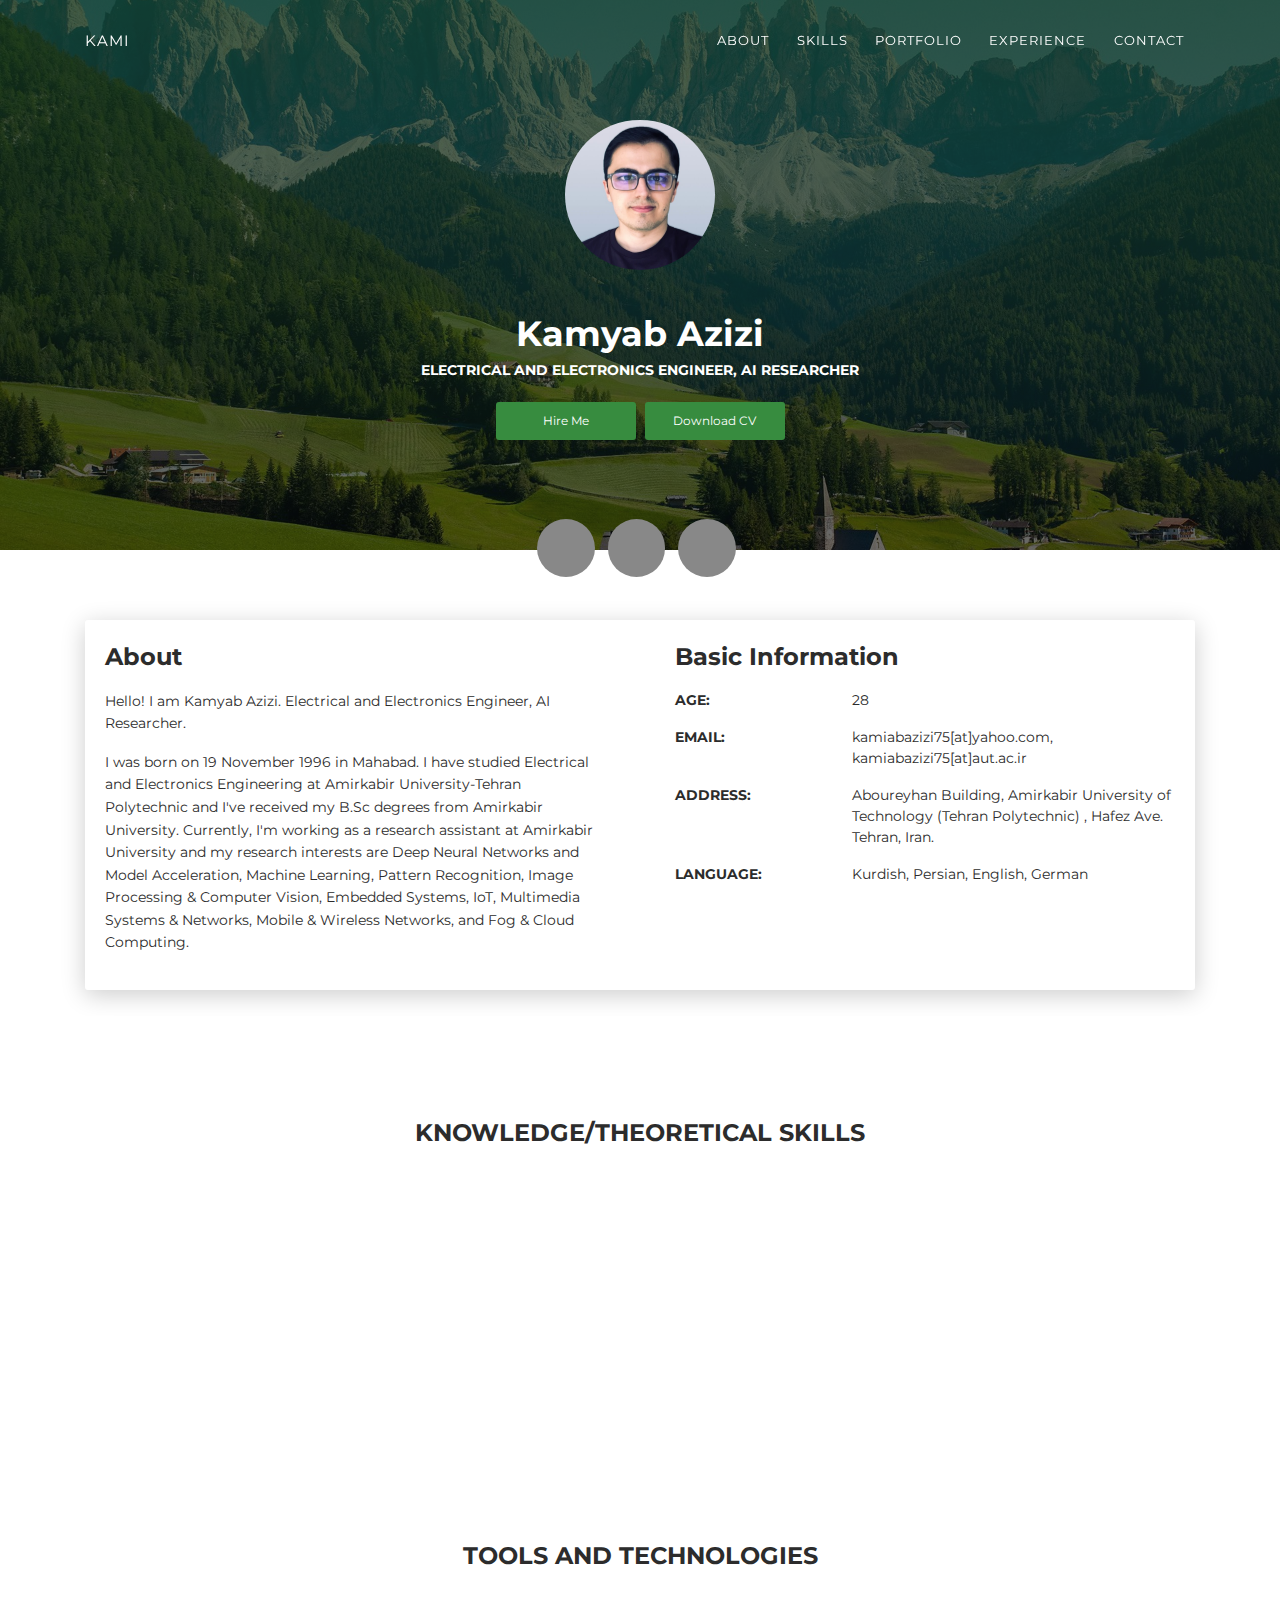
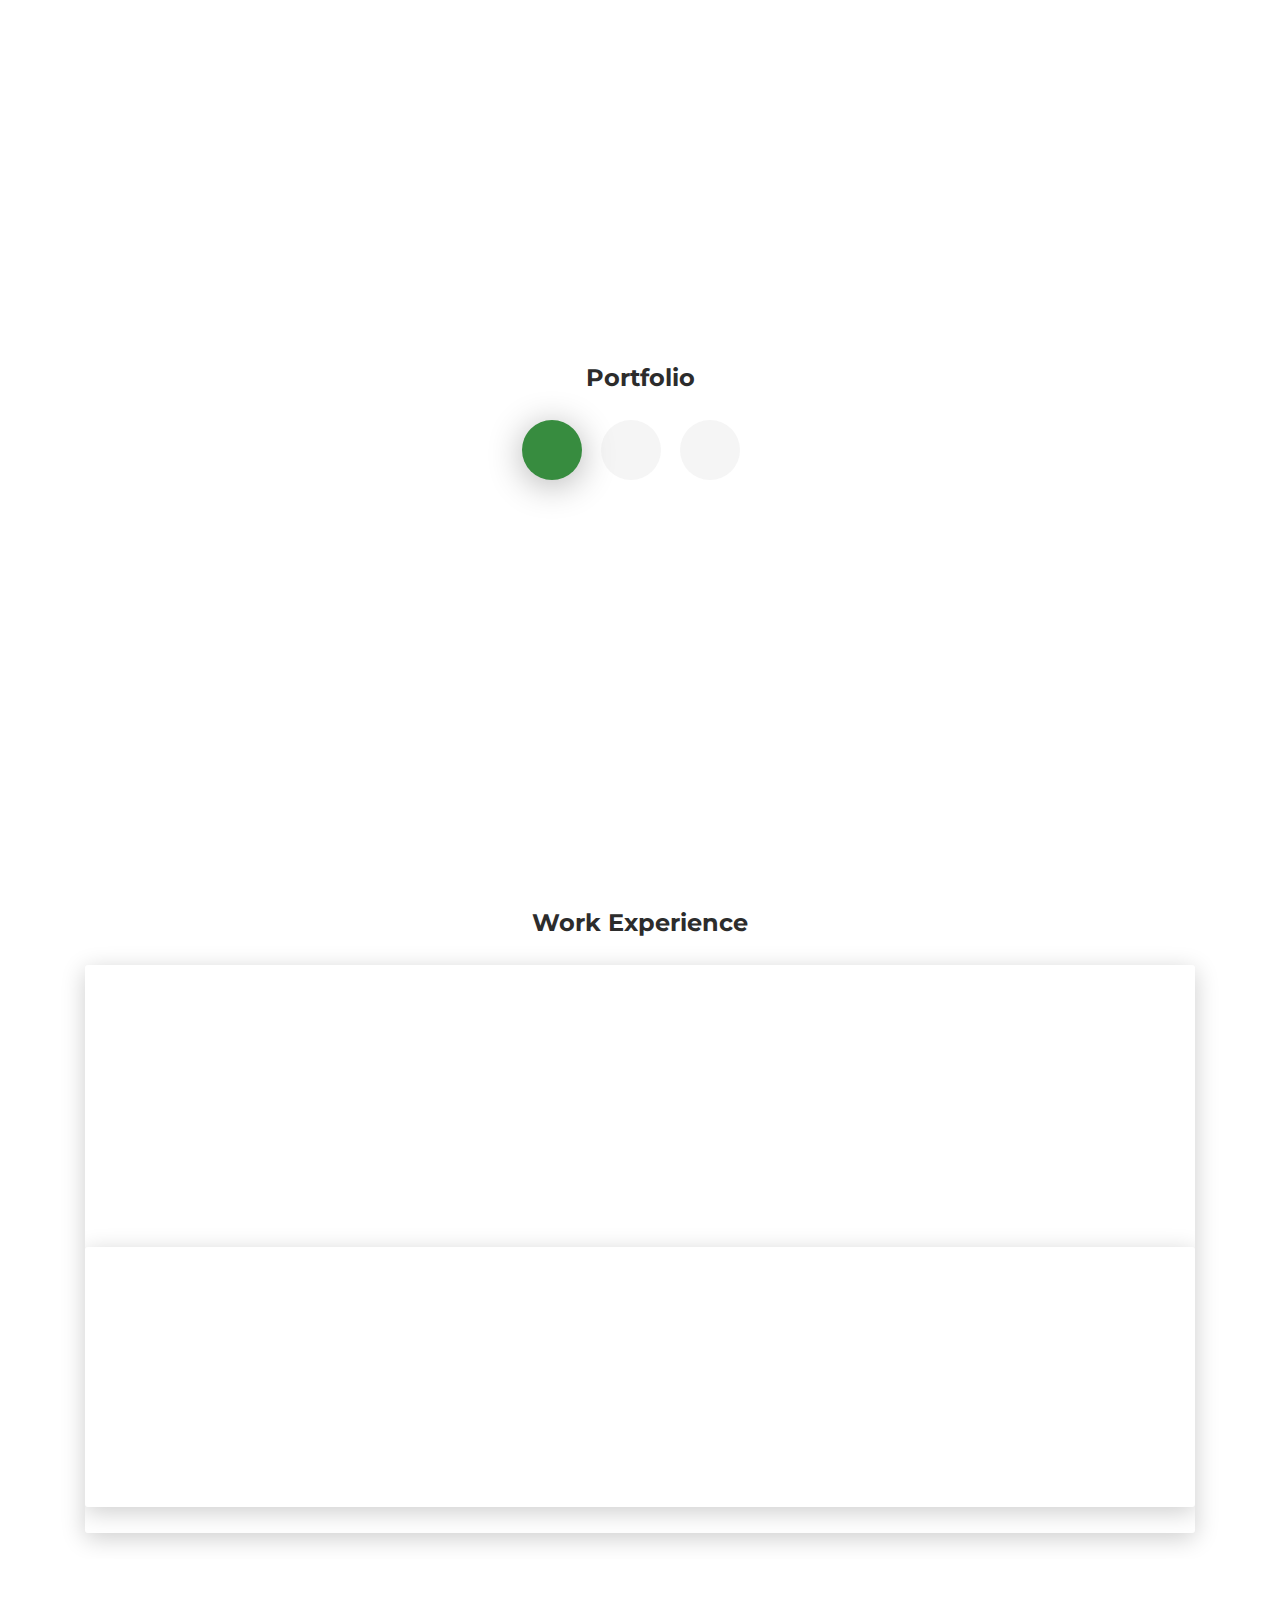
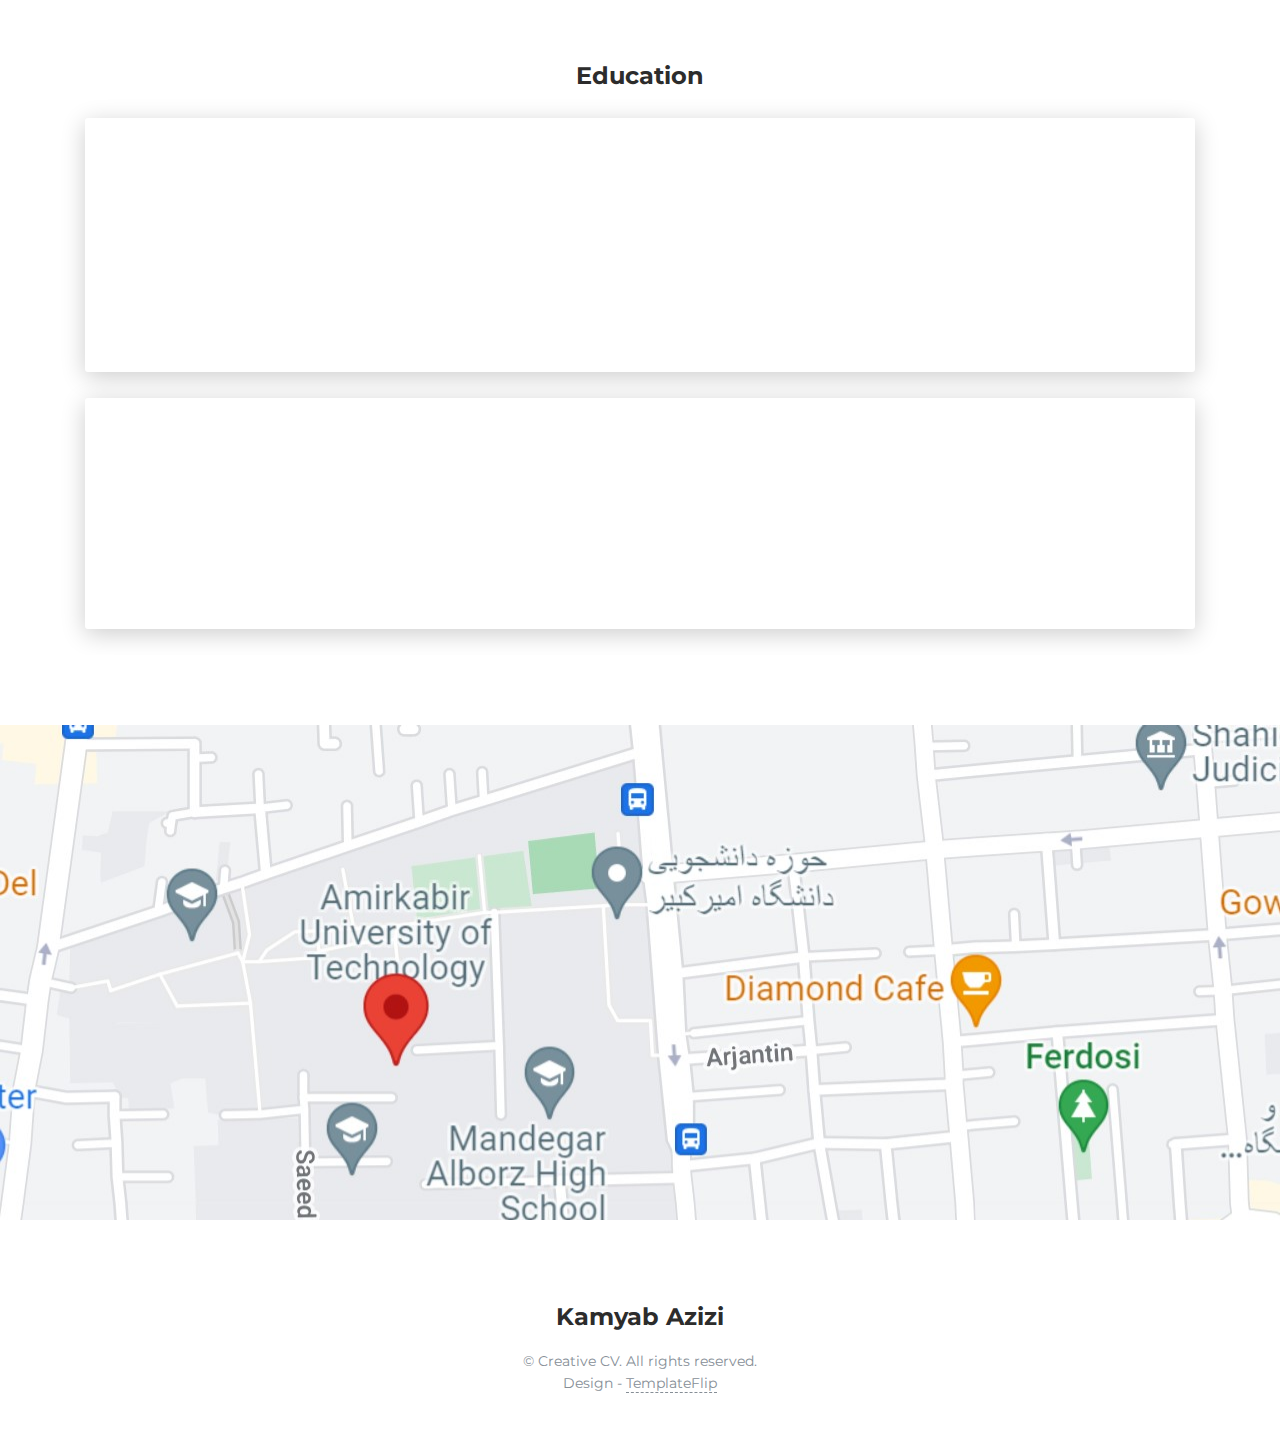
==== commit 4619c778: "Update index.html" ====
--- a/index.html
+++ b/index.html
@@ -388,8 +388,6 @@
           </div>
         </div>
       </div>
-    </div>
-    <div class="h4 text-center mb-4 title">Work Experience</div>
     <div class="card">
       <div class="row">
         <div class="col-md-3 bg-primary" data-aos="fade-right" data-aos-offset="50" data-aos-duration="500">
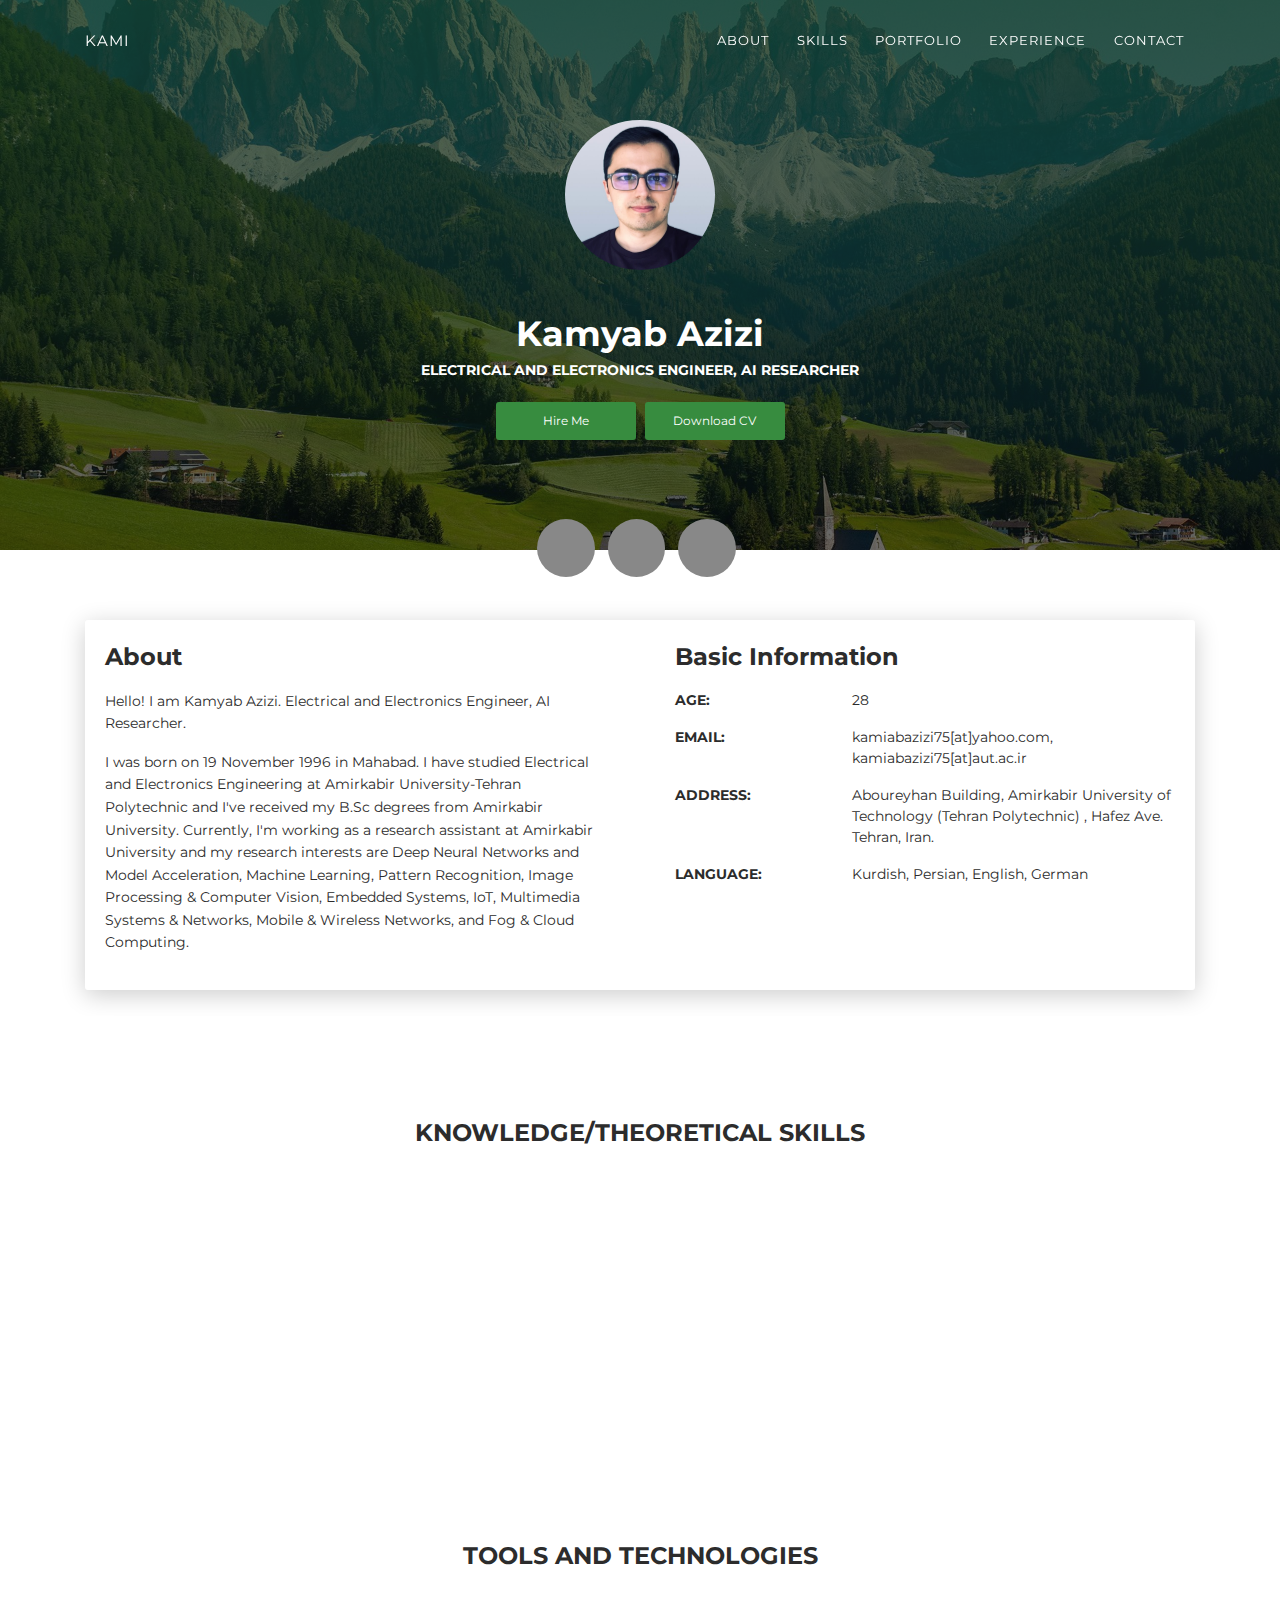
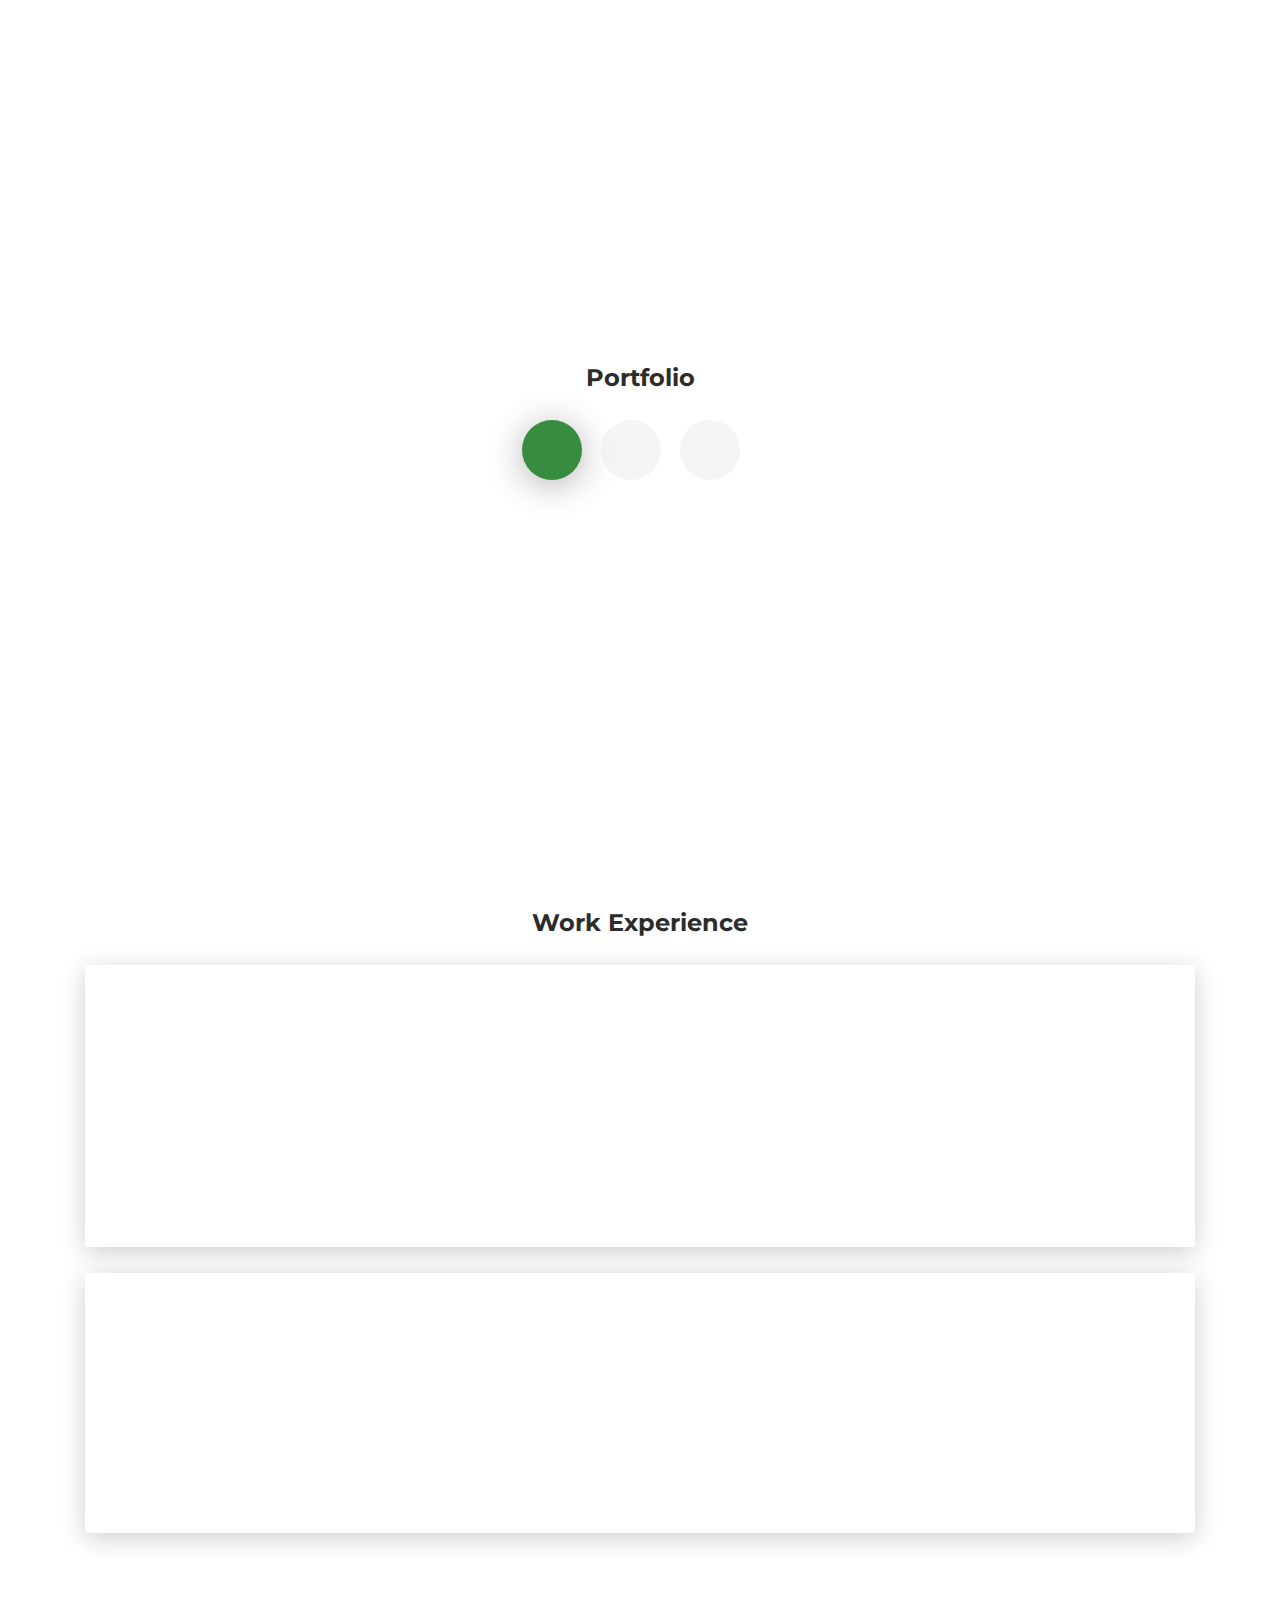
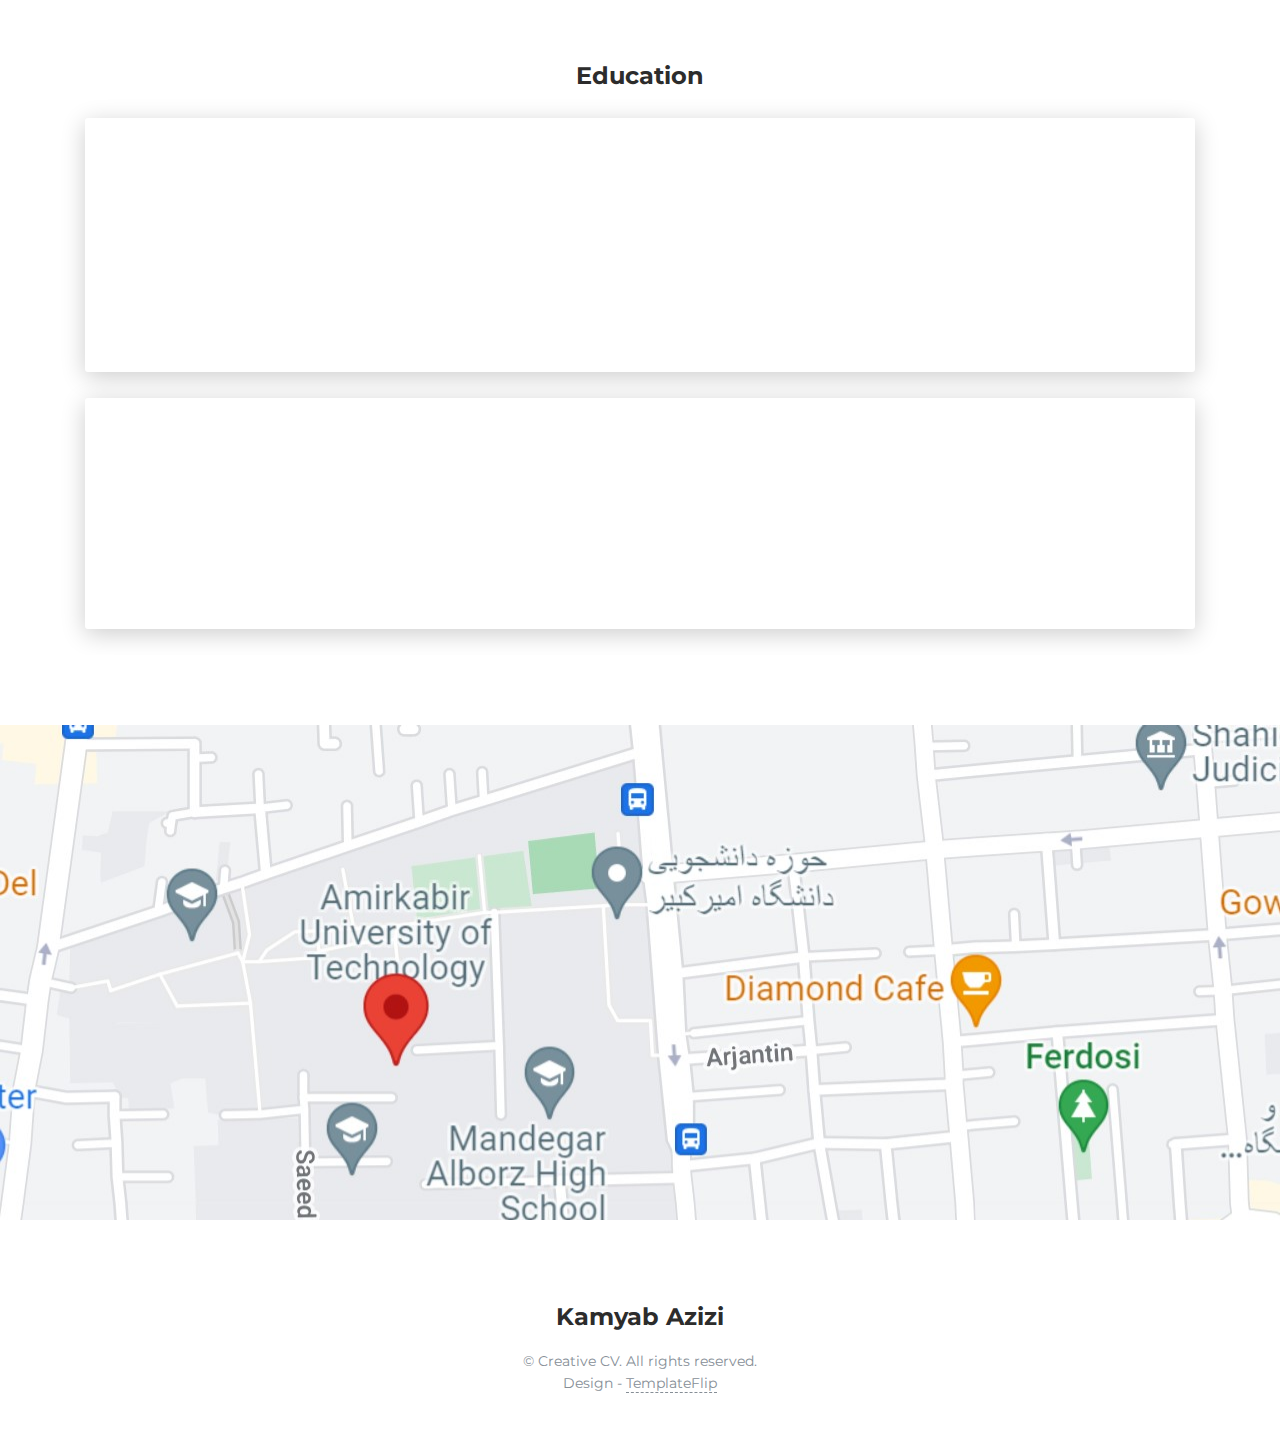
==== commit 56d76b27: "Update index.html" ====
--- a/index.html
+++ b/index.html
@@ -388,6 +388,7 @@
           </div>
         </div>
       </div>
+    </div>
     <div class="card">
       <div class="row">
         <div class="col-md-3 bg-primary" data-aos="fade-right" data-aos-offset="50" data-aos-duration="500">
